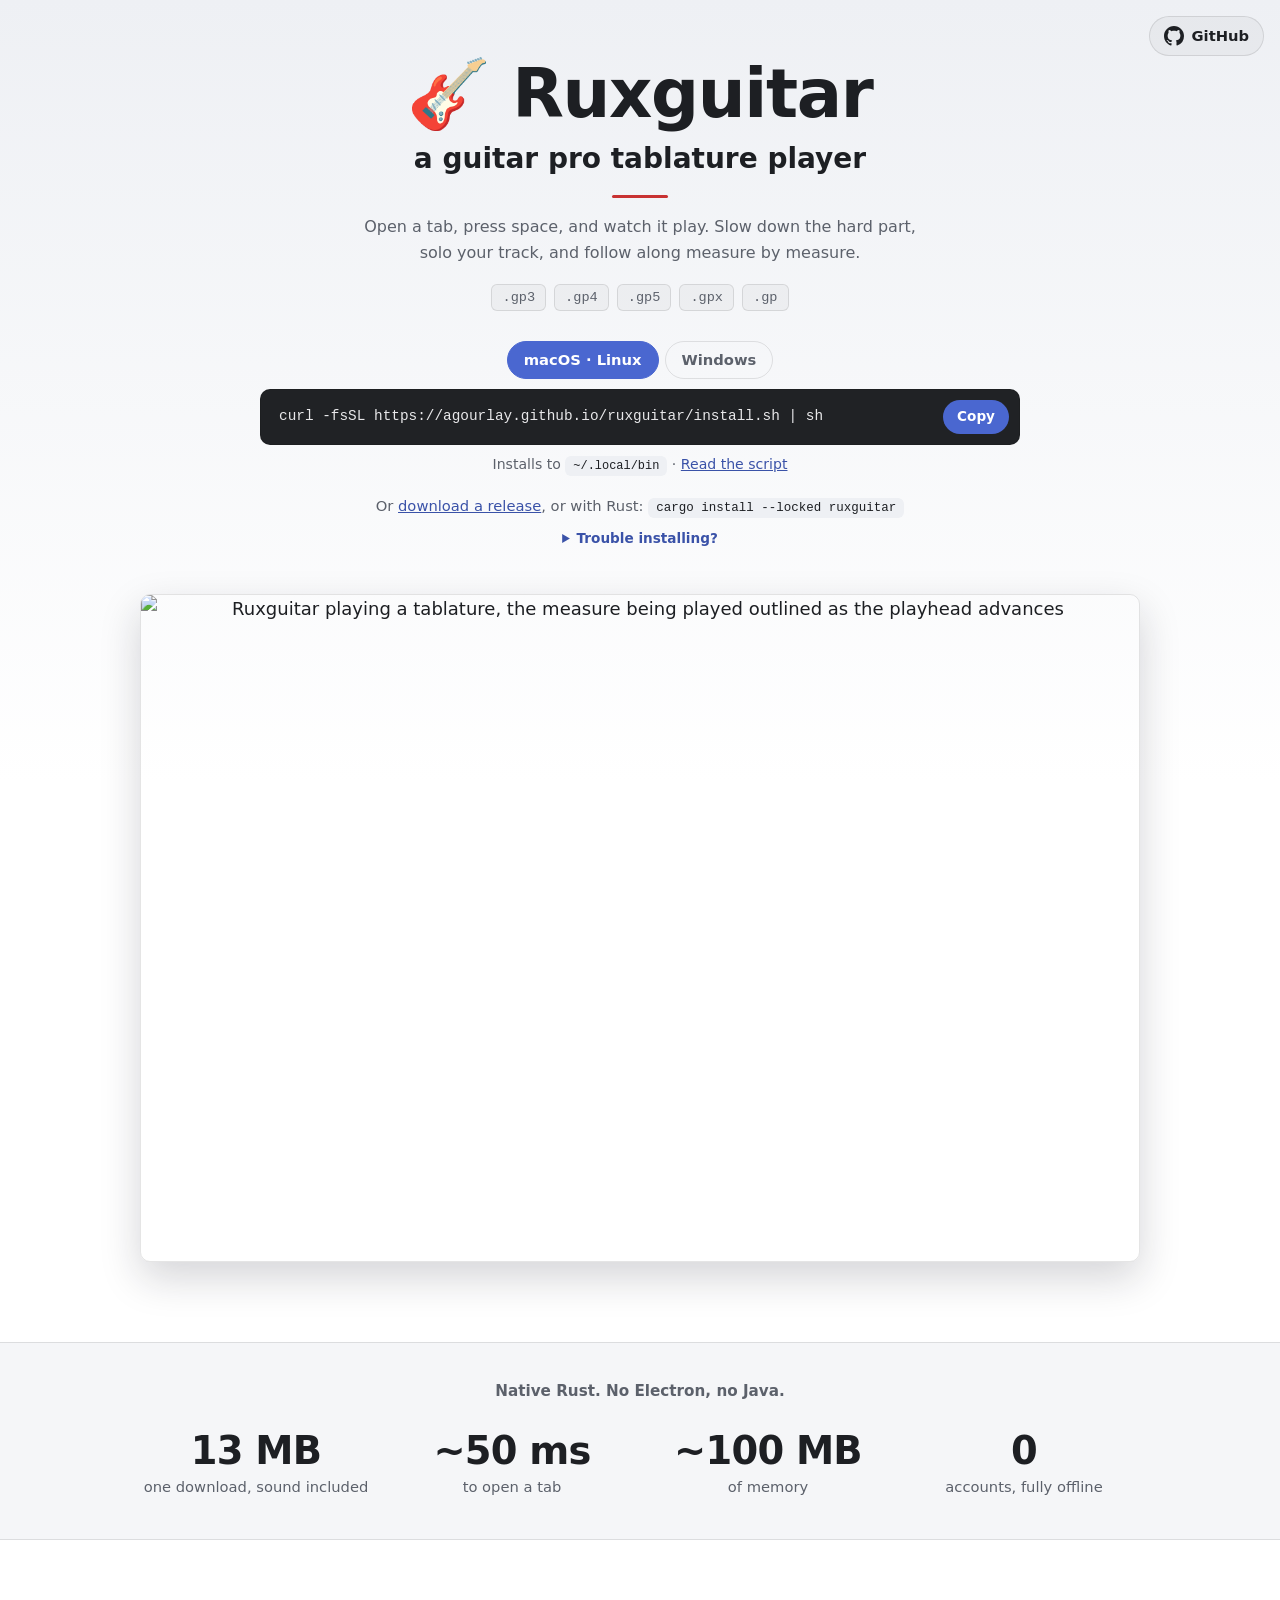
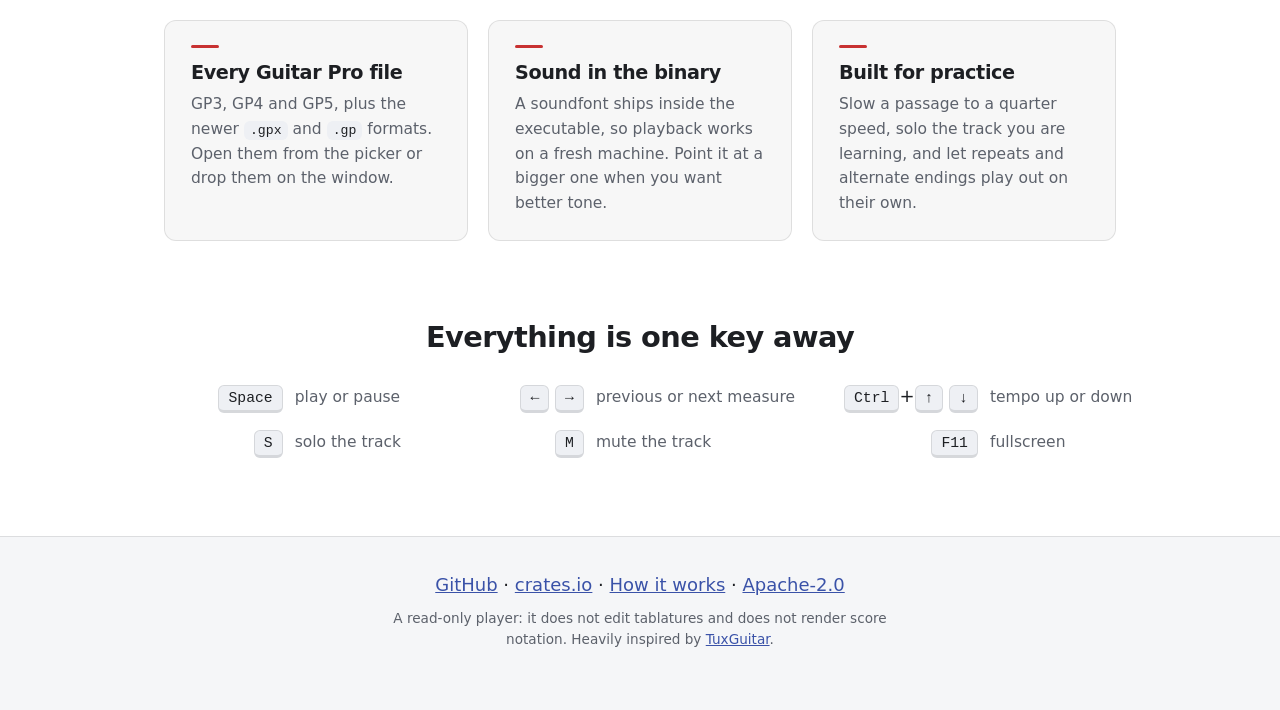
==== site/index.html @ d208208e "tighten the landing page: shorter hero, numbers band, format badges, shortcut grid Co-Authored-By: C" ====
<!DOCTYPE html>
<html lang="en">
<head>
<meta charset="utf-8">
<meta name="viewport" content="width=device-width, initial-scale=1">
<title>Ruxguitar: a guitar pro tablature player</title>
<meta name="description" content="A desktop guitar pro tablature player written in Rust. Opens GP3 through GP7 files, plays them back through an embedded soundfont, and follows along measure by measure.">
<meta property="og:title" content="Ruxguitar: a guitar pro tablature player">
<meta property="og:description" content="A desktop guitar pro tablature player written in Rust. Opens GP3 through GP7 files, plays them back through an embedded soundfont, and follows along measure by measure.">
<meta property="og:type" content="website">
<meta property="og:url" content="https://agourlay.github.io/ruxguitar/">
<meta property="og:image" content="https://agourlay.github.io/ruxguitar/screenshot.png">
<meta name="twitter:card" content="summary_large_image">
<link rel="icon" href="data:image/svg+xml,<svg xmlns='http://www.w3.org/2000/svg' viewBox='0 0 100 100'><text y='.9em' font-size='90'>%F0%9F%8E%B8</text></svg>">
<link rel="stylesheet" href="style.css">
</head>
<body>

<header class="hero">
  <a class="gh" href="https://github.com/agourlay/ruxguitar" aria-label="Ruxguitar on GitHub">
    <svg viewBox="0 0 16 16" width="20" height="20" aria-hidden="true"><path fill="currentColor" d="M8 0C3.58 0 0 3.58 0 8c0 3.54 2.29 6.53 5.47 7.59.4.07.55-.17.55-.38 0-.19-.01-.82-.01-1.49-2.01.37-2.53-.49-2.69-.94-.09-.23-.48-.94-.82-1.13-.28-.15-.68-.52-.01-.53.63-.01 1.08.58 1.23.82.72 1.21 1.87.87 2.33.66.07-.52.28-.87.51-1.07-1.78-.2-3.64-.89-3.64-3.95 0-.87.31-1.59.82-2.15-.08-.2-.36-1.02.08-2.12 0 0 .67-.21 2.2.82.64-.18 1.32-.27 2-.27.68 0 1.36.09 2 .27 1.53-1.04 2.2-.82 2.2-.82.44 1.1.16 1.92.08 2.12.51.56.82 1.27.82 2.15 0 3.07-1.87 3.75-3.65 3.95.29.25.54.73.54 1.48 0 1.07-.01 1.93-.01 2.2 0 .21.15.46.55.38A8.013 8.013 0 0016 8c0-4.42-3.58-8-8-8z"/></svg>
    <span>GitHub</span>
    <span class="stars" hidden>★ <span class="stars-n"></span></span>
  </a>
  <div class="hero-inner">
  <h1>🎸 Ruxguitar
    <span class="genre">a guitar pro tablature player</span></h1>
  <p class="lede">Open a tab, press space, and watch it play. Slow down the
    hard part, solo your track, and follow along measure by measure.</p>
  <ul class="formats" aria-label="Supported files">
    <li>.gp3</li><li>.gp4</li><li>.gp5</li><li>.gpx</li><li>.gp</li>
  </ul>
  <!-- Without script both commands show, each under its own label; with
       it, the labels become tabs and the visitor's own system is picked. -->
  <div class="install" id="install">
    <div class="install-tabs" role="tablist" hidden>
      <button type="button" role="tab" data-os="unix">macOS · Linux</button>
      <button type="button" role="tab" data-os="windows">Windows</button>
    </div>
    <div class="install-cmd" data-os="unix" role="tabpanel">
      <p class="install-label">macOS · Linux</p>
      <div class="install-line">
        <code>curl -fsSL https://agourlay.github.io/ruxguitar/install.sh | sh</code>
        <button type="button" class="copy" hidden>Copy</button>
      </div>
      <p class="install-note">Installs <span class="ver"></span>to <code>~/.local/bin</code> ·
        <a href="install.sh">Read the script</a></p>
    </div>
    <div class="install-cmd" data-os="windows" role="tabpanel">
      <p class="install-label">Windows (PowerShell)</p>
      <div class="install-line">
        <code>irm https://raw.githubusercontent.com/agourlay/ruxguitar/master/site/install.ps1 | iex</code>
        <button type="button" class="copy" hidden>Copy</button>
      </div>
      <p class="install-note">Installs <span class="ver"></span>to <code>%LOCALAPPDATA%\Programs</code> and adds it to your PATH ·
        <a href="install.ps1">Read the script</a></p>
    </div>
  </div>
  <p class="alt">
    Or <a href="https://github.com/agourlay/ruxguitar/releases">download a release</a>,
    or with Rust: <code>cargo install --locked ruxguitar</code>
  </p>
  <details class="trouble">
    <summary>Trouble installing?</summary>
    <dl>
      <dt>Linux</dt>
      <dd>The prebuilt player needs glibc 2.39 or newer (Ubuntu 24.04,
        Debian 13, Fedora 40 or later) and ALSA (<code>libasound2</code>).
        On an older system <code>cargo install</code> builds one that fits,
        with <code>libasound2-dev</code> installed. No sound under PulseAudio
        or PipeWire? Install <code>pulseaudio-alsa</code> or
        <code>pipewire-alsa</code>. File picker not opening? Install the
        <a href="https://wiki.archlinux.org/title/XDG_Desktop_Portal#List_of_backends_and_interfaces">XDG
        Desktop Portal</a> for your desktop.</dd>
      <dt>macOS</dt>
      <dd>The player is not signed, so a copy downloaded in the browser is
        blocked on first launch. Allow it under System Settings, Privacy
        &amp; Security, Open Anyway, or run
        <code>xattr -d com.apple.quarantine ruxguitar</code>.
        The curl command avoids this.</dd>
      <dt>Windows</dt>
      <dd>SmartScreen may warn about a downloaded copy: choose More info,
        then Run anyway. The PowerShell command avoids this. Windows 7 and 8
        stop at <a href="https://github.com/agourlay/ruxguitar/releases/tag/v0.6.3">v0.6.3</a>.</dd>
    </dl>
  </details>
  <img class="shot" src="ruxguitar.gif" width="1150" height="768"
       alt="Ruxguitar playing a tablature, the measure being played outlined as the playhead advances" loading="eager">
  </div>
</header>

<main>

<!-- Measured on the release build with the largest file in test-files, a
     610 KB Guitar Pro 5 tab: window up and tab parsed in about 50 ms each,
     about 117 MB proportional set size. The download is the Linux archive. -->
<section class="stats">
  <p>Native Rust. No Electron, no Java.</p>
  <ul>
    <li><b>13 MB</b> one download, sound included</li>
    <li><b>~50 ms</b> to open a tab</li>
    <li><b>~100 MB</b> of memory</li>
    <li><b>0</b> accounts, fully offline</li>
  </ul>
</section>

<section class="beats">
  <div>
    <h2>Every Guitar Pro file</h2>
    <p>GP3, GP4 and GP5, plus the newer <code>.gpx</code> and <code>.gp</code>
    formats. Open them from the picker or drop them on the window.</p>
  </div>
  <div>
    <h2>Sound in the binary</h2>
    <p>A soundfont ships inside the executable, so playback works on a fresh
    machine. Point it at a bigger one when you want better tone.</p>
  </div>
  <div>
    <h2>Built for practice</h2>
    <p>Slow a passage to a quarter speed, solo the track you are learning,
    and let repeats and alternate endings play out on their own.</p>
  </div>
</section>

<section class="keys">
  <h2>Everything is one key away</h2>
  <dl>
    <div><dt><kbd>Space</kbd></dt><dd>play or pause</dd></div>
    <div><dt><kbd>←</kbd> <kbd>→</kbd></dt><dd>previous or next measure</dd></div>
    <div><dt><kbd>Ctrl</kbd>+<kbd>↑</kbd> <kbd>↓</kbd></dt><dd>tempo up or down</dd></div>
    <div><dt><kbd>S</kbd></dt><dd>solo the track</dd></div>
    <div><dt><kbd>M</kbd></dt><dd>mute the track</dd></div>
    <div><dt><kbd>F11</kbd></dt><dd>fullscreen</dd></div>
  </dl>
</section>

</main>

<footer>
  <p>
    <a href="https://github.com/agourlay/ruxguitar">GitHub</a> ·
    <a href="https://crates.io/crates/ruxguitar">crates.io</a> ·
    <a href="https://agourlay.github.io/ruxguitar-tablature-player/">How it works</a> ·
    <a href="https://github.com/agourlay/ruxguitar/blob/master/LICENSE">Apache-2.0</a>
  </p>
  <p class="fineprint">
    A read-only player: it does not edit tablatures and does not render score
    notation. Heavily inspired by
    <a href="https://github.com/helge17/tuxguitar">TuxGuitar</a>.
  </p>
</footer>

<script>
// Turn the two install commands into tabs, opened on the visitor's system,
// and give each a copy button. Without this the page still shows both.
(function () {
  var box = document.querySelector(".install");
  var tabs = box.querySelectorAll("[role=tab]");
  var panels = box.querySelectorAll(".install-cmd");
  function show(os) {
    tabs.forEach(function (t) { t.setAttribute("aria-selected", t.dataset.os === os); });
    panels.forEach(function (p) { p.hidden = p.dataset.os !== os; });
  }
  tabs.forEach(function (t) { t.onclick = function () { show(t.dataset.os); }; });
  box.querySelector(".install-tabs").hidden = false;
  box.classList.add("tabbed");
  var ua = (navigator.userAgentData && navigator.userAgentData.platform) || navigator.userAgent;
  show(/^win|windows/i.test(ua) ? "windows" : "unix");

  if (!navigator.clipboard) return;
  box.querySelectorAll(".copy").forEach(function (b) {
    b.hidden = false;
    b.onclick = function () {
      navigator.clipboard.writeText(b.previousElementSibling.textContent).then(function () {
        b.textContent = "Copied";
        setTimeout(function () { b.textContent = "Copy"; }, 1600);
      });
    };
  });
})();

// The version the install commands fetch, named in each install note with
// its release date on hover. Silent when GitHub does not answer, like the
// star count below.
fetch("https://api.github.com/repos/agourlay/ruxguitar/releases/latest")
  .then(function (r) { return r.ok ? r.json() : null; })
  .then(function (rel) {
    if (!rel || !rel.tag_name || !rel.published_at) return;
    var when = new Date(rel.published_at).toLocaleDateString("en-GB",
      { day: "numeric", month: "long", year: "numeric" });
    document.querySelectorAll(".install-note .ver").forEach(function (v) {
      v.textContent = rel.tag_name + " ";
      v.title = "Released " + when;
    });
  })
  .catch(function () {});

// The star count, filled in when GitHub answers; the link stands on its
// own when it does not.
fetch("https://api.github.com/repos/agourlay/ruxguitar")
  .then(function (r) { return r.ok ? r.json() : null; })
  .then(function (repo) {
    if (!repo || typeof repo.stargazers_count !== "number") return;
    document.querySelector(".gh .stars-n").textContent = repo.stargazers_count;
    document.querySelector(".gh .stars").hidden = false;
  })
  .catch(function () {});
</script>

</body>
</html>
---- site/style.css ----
/* The application's own dark theme: iced's dark background and blue, and the
   red the playhead is drawn in. Every colour on the page is one of these, so
   the light set below is the whole of light mode. */
:root {
  color-scheme: dark light;
  --bg: #202225;
  --bg-lift: #2b2e33;
  --bg-deep: #191b1d;
  --text: #e8e8ea;
  --text-soft: #9ca0a8;
  --blue: #5e7ce2;
  --blue-dark: #4055a8;
  --link: #8ea3ee;
  --red: #c83232;
  --line: rgba(255, 255, 255, 0.1);
  /* Raised surfaces: the GitHub pill, the troubleshooting card. */
  --card: rgba(255, 255, 255, 0.05);
  --card-hover: rgba(255, 255, 255, 0.1);
  /* The install line is a terminal in both themes. */
  --term: #141517;
  --term-ink: #e8e8ea;
  --shadow: rgba(0, 0, 0, 0.5);
  --wrap: 1000px;
  --sans: ui-sans-serif, system-ui, -apple-system, "Segoe UI", Roboto,
          "Helvetica Neue", Arial, sans-serif;
  --mono: ui-monospace, SFMono-Regular, Menlo, Consolas, monospace;
}

/* The application's light theme, for visitors who asked for one. */
@media (prefers-color-scheme: light) {
  :root {
    --bg: #ffffff;
    --bg-lift: #eef0f4;
    --bg-deep: #f5f6f8;
    --text: #1d1f23;
    --text-soft: #5c616b;
    --blue: #4a67d0;
    --blue-dark: #3a52a8;
    --link: #3a52a8;
    --line: rgba(0, 0, 0, 0.1);
    --card: rgba(0, 0, 0, 0.03);
    --card-hover: rgba(0, 0, 0, 0.06);
    --term: #202225;
    --term-ink: #e8e8ea;
    --shadow: rgba(20, 24, 40, 0.18);
  }
}

* { box-sizing: border-box; }

body {
  margin: 0;
  font-family: var(--sans);
  font-size: 18px;
  line-height: 1.6;
  color: var(--text);
  background: var(--bg);
}

h1, h2 { line-height: 1.15; letter-spacing: -0.02em; }

a { color: var(--link); }

img { display: block; width: 100%; height: auto; }

/* ---- hero ---- */

.hero {
  position: relative;
  padding: 56px 24px 0;
  text-align: center;
  background: linear-gradient(180deg, var(--bg-lift) 0%, var(--bg) 62%);
}

/* The GitHub link, pinned to the corner. */
.gh {
  position: absolute;
  top: 16px;
  right: 16px;
  display: inline-flex;
  align-items: center;
  gap: 8px;
  padding: 7px 14px;
  border-radius: 999px;
  border: 1px solid var(--line);
  background: var(--card);
  color: var(--text);
  font-size: 0.92rem;
  font-weight: 700;
  text-decoration: none;
}

.gh:hover { background: var(--card-hover); }
.gh .stars { padding-left: 8px; border-left: 1px solid var(--line); color: var(--text-soft); }
.gh .stars[hidden] { display: none; }

.hero-inner { max-width: var(--wrap); margin: 0 auto; }

/* The name and what it is are the headline: a reader who takes in one line
   of this page should come away knowing both. */
.hero h1 {
  margin: 0 0 16px;
  font-size: clamp(2.5rem, 6.6vw, 4.2rem);
  font-weight: 800;
}

.hero h1 .genre {
  display: block;
  margin-top: 10px;
  font-size: clamp(1.2rem, 3.2vw, 1.75rem);
  font-weight: 700;
  letter-spacing: 0;
}

/* A short red rule under the headline: the colour the app draws its
   playhead in, repeated above each card title and nowhere else. */
.hero h1::after {
  content: "";
  display: block;
  width: 56px;
  height: 3px;
  margin: 20px auto 0;
  border-radius: 2px;
  background: var(--red);
}

.lede {
  margin: 0 auto 18px;
  max-width: 56ch;
  font-size: 1rem;
  color: var(--text-soft);
}

/* What it opens, as the extensions a visitor has on disk. */
.formats {
  display: flex;
  flex-wrap: wrap;
  justify-content: center;
  gap: 8px;
  margin: 0 0 30px;
  padding: 0;
  list-style: none;
}

.formats li {
  padding: 2px 10px;
  border-radius: 6px;
  border: 1px solid var(--line);
  background: var(--card);
  font-family: var(--mono);
  font-size: 0.85rem;
  color: var(--text-soft);
}

/* The capture is a screenshot of a window; a thin frame keeps its own dark
   chrome from bleeding into the page behind it. */
.shot {
  max-width: 1150px;
  margin: 0 auto;
  border-radius: 10px;
  border: 1px solid var(--line);
  box-shadow: 0 16px 40px var(--shadow);
}

/* ---- install, in the hero ---- */

.install {
  max-width: 760px;
  margin: 0 auto 18px;
  text-align: left;
}

.install-tabs { display: flex; justify-content: center; gap: 6px; margin-bottom: 10px; }
.install-tabs[hidden] { display: none; }

.install-tabs button {
  font: inherit;
  font-size: 0.92rem;
  font-weight: 700;
  padding: 6px 16px;
  border: 1px solid var(--line);
  border-radius: 999px;
  background: transparent;
  color: var(--text-soft);
  cursor: pointer;
}

.install-tabs button[aria-selected="true"] {
  color: #fff;
  background: var(--blue);
  border-color: var(--blue);
}

.install-cmd + .install-cmd { margin-top: 22px; }
.install-cmd[hidden] { display: none; }
.install.tabbed .install-cmd + .install-cmd { margin-top: 0; }
/* The tab already names the system. */
.install.tabbed .install-label { display: none; }

.install-label { margin: 0 0 6px; font-weight: 700; font-size: 0.95rem; }

/* A terminal line: dark, one row, scrolling sideways on a narrow screen
   rather than wrapping a command someone is about to paste. */
.install-line {
  display: flex;
  align-items: center;
  gap: 10px;
  padding: 10px 10px 10px 18px;
  border-radius: 10px;
  border: 1px solid var(--line);
  background: var(--term);
}

.install-line code {
  flex: 1;
  min-width: 0;
  overflow-x: auto;
  white-space: nowrap;
  padding: 4px 0;
  background: none;
  color: var(--term-ink);
  font-size: 0.9rem;
}

.install-line .copy {
  flex: none;
  font: inherit;
  font-size: 0.85rem;
  font-weight: 700;
  padding: 6px 14px;
  border: 0;
  border-radius: 999px;
  background: var(--blue);
  color: #fff;
  cursor: pointer;
}

.install-line .copy:hover { background: var(--blue-dark); }
.install-line .copy[hidden] { display: none; }

.install-note {
  margin: 8px 0 0;
  text-align: center;
  font-size: 0.88rem;
  color: var(--text-soft);
}

.install-note code { font-size: 0.85em; }

.alt {
  margin: 0 0 10px;
  font-size: 0.92rem;
  color: var(--text-soft);
}

.alt code { font-size: 0.85em; white-space: nowrap; }

/* Closed by default: most visitors never need it, and the capture below
   should stay near the top. */
.trouble {
  max-width: 640px;
  margin: 0 auto 44px;
  font-size: 0.9rem;
  color: var(--text-soft);
}

.trouble summary {
  cursor: pointer;
  font-size: 0.85rem;
  font-weight: 600;
  color: var(--link);
}

.trouble dl {
  margin: 14px 0 0;
  padding: 16px 20px;
  text-align: left;
  border-radius: 10px;
  background: var(--card);
  border: 1px solid var(--line);
}

.trouble dt { font-weight: 700; color: var(--text); }
.trouble dd { margin: 2px 0 12px; }
.trouble dd:last-child { margin-bottom: 0; }
.trouble code { font-size: 0.85em; }

/* ---- sections ---- */

/* Top padding only, so the gap between two sections is one padding, not
   two; the last one closes the page. */
main > section {
  max-width: var(--wrap);
  margin: 0 auto;
  padding: 80px 24px 0;
}

main > section:last-child { padding-bottom: 80px; }

main h2 {
  font-size: clamp(1.4rem, 3vw, 1.8rem);
  margin: 0 0 12px;
}

/* ---- numbers ---- */

/* A band across the whole page, like a spec sheet: the numbers in the text
   colour, so the only blue in view stays the install button above. */
main > section.stats {
  max-width: none;
  margin-top: 80px;
  padding: 36px 24px 40px;
  background: var(--bg-deep);
  border-top: 1px solid var(--line);
  border-bottom: 1px solid var(--line);
}

.stats > p {
  margin: 0 0 24px;
  text-align: center;
  font-size: 0.95rem;
  font-weight: 700;
  color: var(--text-soft);
}

.stats ul {
  display: grid;
  grid-template-columns: repeat(auto-fit, minmax(150px, 1fr));
  gap: 24px;
  max-width: var(--wrap);
  margin: 0 auto;
  padding: 0;
  list-style: none;
  text-align: center;
}

.stats li { font-size: 0.92rem; color: var(--text-soft); }

.stats b {
  display: block;
  font-size: clamp(1.9rem, 4.2vw, 2.4rem);
  font-weight: 800;
  line-height: 1.25;
  letter-spacing: -0.02em;
  color: var(--text);
}

/* ---- three beats ---- */

.beats {
  display: grid;
  grid-template-columns: repeat(auto-fit, minmax(240px, 1fr));
  gap: 20px;
}

.beats > div {
  padding: 24px 26px;
  border-radius: 12px;
  background: var(--card);
  border: 1px solid var(--line);
}

.beats h2 { font-size: 1.2rem; margin-bottom: 8px; }

.beats h2::before {
  content: "";
  display: block;
  width: 28px;
  height: 3px;
  margin-bottom: 14px;
  border-radius: 2px;
  background: var(--red);
}
.beats p { margin: 0; font-size: 0.97rem; color: var(--text-soft); }
.beats code { font-size: 0.85em; padding: 2px 6px; }

/* ---- shortcuts ---- */

.keys { text-align: center; }

/* A cheat sheet: three columns of two, keys right-aligned against their
   meaning, so no shortcut is left alone on a line. */
.keys dl {
  display: grid;
  grid-template-columns: repeat(3, auto);
  justify-content: center;
  gap: 16px 48px;
  margin: 28px 0 0;
}

.keys dl > div {
  display: grid;
  grid-template-columns: 7.5em auto;
  align-items: baseline;
  gap: 12px;
  text-align: left;
}

.keys dt { text-align: right; white-space: nowrap; }
.keys dd { white-space: nowrap; }

@media (max-width: 820px) {
  .keys dl { grid-template-columns: auto; }
}

.keys dt { font-weight: 400; }

.keys dd { margin: 0; color: var(--text-soft); font-size: 0.97rem; }

kbd {
  font-family: var(--mono);
  font-size: 0.82em;
  padding: 4px 9px;
  border-radius: 6px;
  background: var(--bg-lift);
  border: 1px solid var(--line);
  border-bottom-width: 3px;
  color: var(--text);
}

code {
  font-family: var(--mono);
  font-size: 0.9em;
  padding: 3px 8px;
  border-radius: 6px;
  background: var(--bg-lift);
  color: var(--text);
}

/* ---- footer ---- */

footer {
  padding: 34px 24px 52px;
  text-align: center;
  background: var(--bg-deep);
  border-top: 1px solid var(--line);
}

footer p { margin: 0 auto 8px; max-width: 58ch; }

.fineprint { font-size: 0.85rem; color: var(--text-soft); }

@media (max-width: 720px) {
  /* Room above the title for the GitHub link, which would sit on it. */
  .hero { padding-top: 72px; }
  .gh { top: 14px; right: 14px; }
  main > section { padding: 56px 20px 0; }
  main > section:last-child { padding-bottom: 56px; }
}
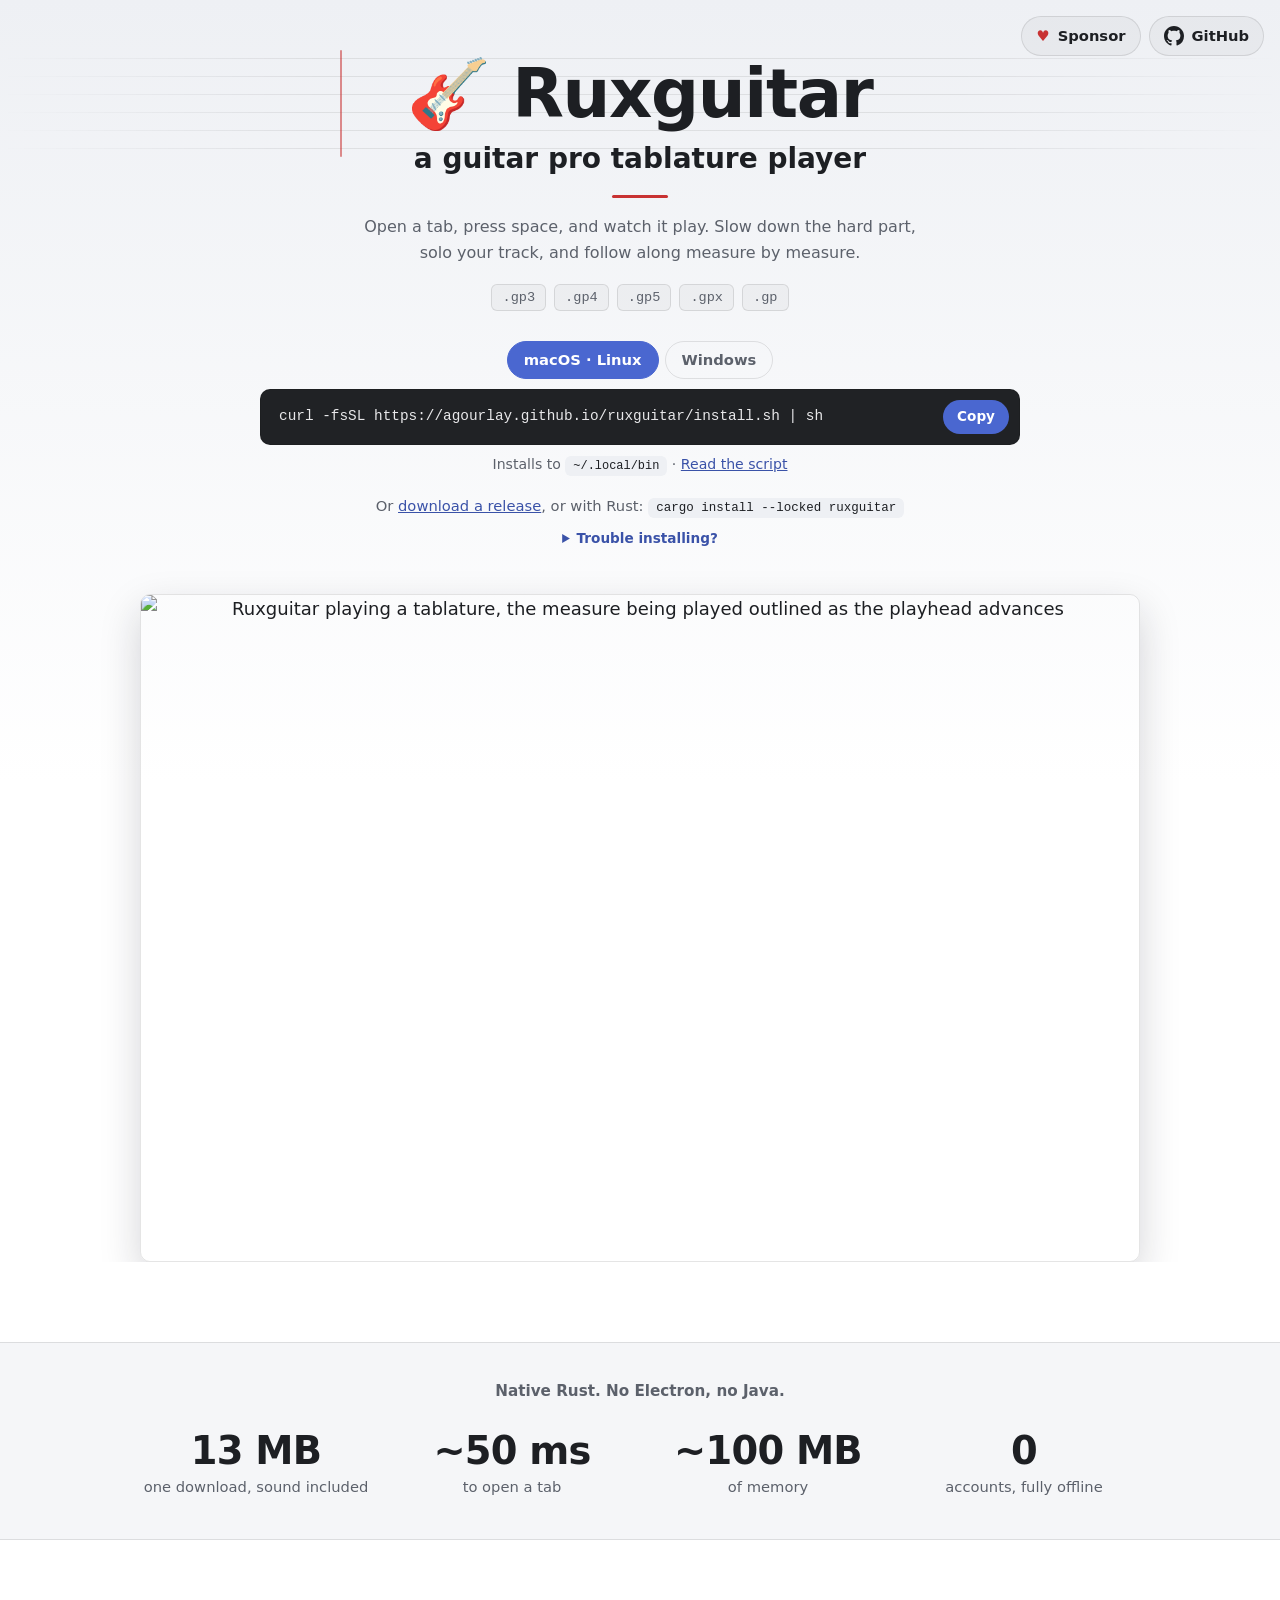
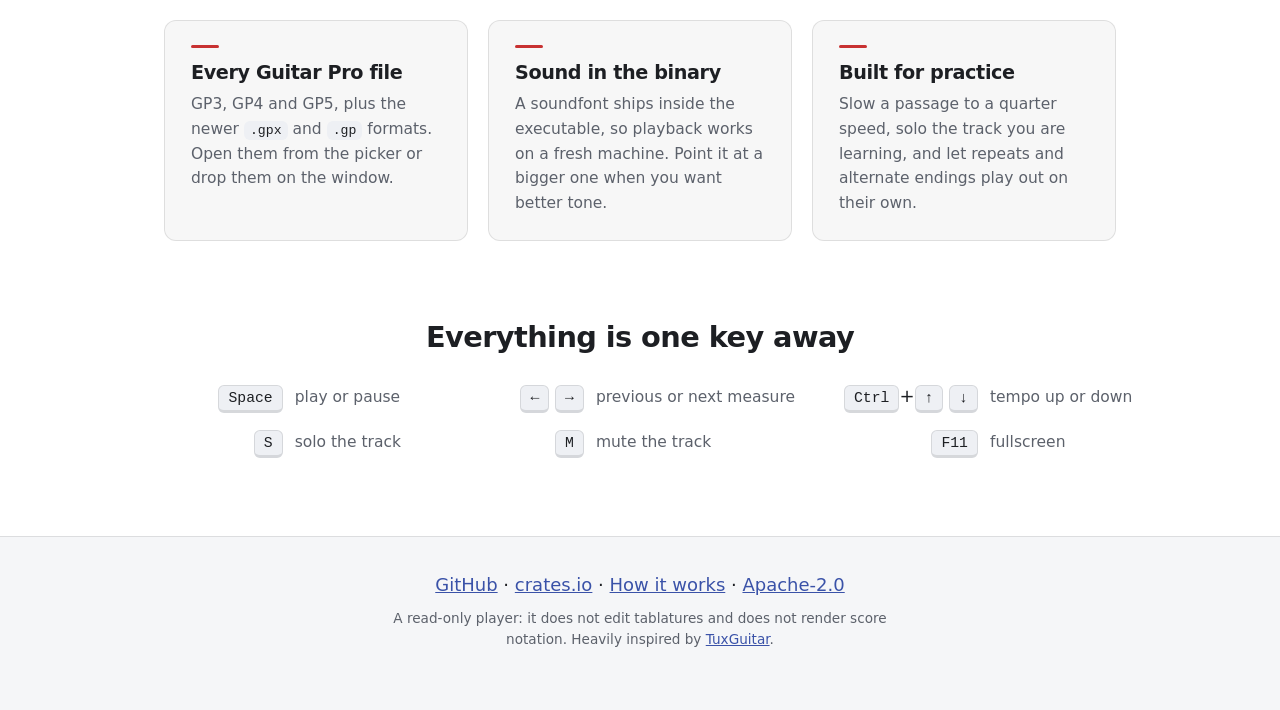
==== commit 81e63711: "draw a tab staff behind the landing page title, and add a sponsor link Co-Authored-By: Claude Opus 5" ====
--- a/site/index.html
+++ b/site/index.html
@@ -17,11 +17,17 @@
 <body>
 
 <header class="hero">
-  <a class="gh" href="https://github.com/agourlay/ruxguitar" aria-label="Ruxguitar on GitHub">
+  <nav class="top">
+  <a class="pill sponsor" href="https://github.com/sponsors/agourlay">
+    <span class="heart" aria-hidden="true">♥</span>
+    <span>Sponsor</span>
+  </a>
+  <a class="pill gh" href="https://github.com/agourlay/ruxguitar" aria-label="Ruxguitar on GitHub">
     <svg viewBox="0 0 16 16" width="20" height="20" aria-hidden="true"><path fill="currentColor" d="M8 0C3.58 0 0 3.58 0 8c0 3.54 2.29 6.53 5.47 7.59.4.07.55-.17.55-.38 0-.19-.01-.82-.01-1.49-2.01.37-2.53-.49-2.69-.94-.09-.23-.48-.94-.82-1.13-.28-.15-.68-.52-.01-.53.63-.01 1.08.58 1.23.82.72 1.21 1.87.87 2.33.66.07-.52.28-.87.51-1.07-1.78-.2-3.64-.89-3.64-3.95 0-.87.31-1.59.82-2.15-.08-.2-.36-1.02.08-2.12 0 0 .67-.21 2.2.82.64-.18 1.32-.27 2-.27.68 0 1.36.09 2 .27 1.53-1.04 2.2-.82 2.2-.82.44 1.1.16 1.92.08 2.12.51.56.82 1.27.82 2.15 0 3.07-1.87 3.75-3.65 3.95.29.25.54.73.54 1.48 0 1.07-.01 1.93-.01 2.2 0 .21.15.46.55.38A8.013 8.013 0 0016 8c0-4.42-3.58-8-8-8z"/></svg>
     <span>GitHub</span>
     <span class="stars" hidden>★ <span class="stars-n"></span></span>
   </a>
+  </nav>
   <div class="hero-inner">
   <h1>🎸 Ruxguitar
     <span class="genre">a guitar pro tablature player</span></h1>
--- a/site/style.css
+++ b/site/style.css
@@ -13,6 +13,7 @@
   --link: #8ea3ee;
   --red: #c83232;
   --line: rgba(255, 255, 255, 0.1);
+  --staff: rgba(255, 255, 255, 0.07);
   /* Raised surfaces: the GitHub pill, the troubleshooting card. */
   --card: rgba(255, 255, 255, 0.05);
   --card-hover: rgba(255, 255, 255, 0.1);
@@ -38,6 +39,7 @@
     --blue-dark: #3a52a8;
     --link: #3a52a8;
     --line: rgba(0, 0, 0, 0.1);
+    --staff: rgba(0, 0, 0, 0.08);
     --card: rgba(0, 0, 0, 0.03);
     --card-hover: rgba(0, 0, 0, 0.06);
     --term: #202225;
@@ -70,13 +72,54 @@
   padding: 56px 24px 0;
   text-align: center;
   background: linear-gradient(180deg, var(--bg-lift) 0%, var(--bg) 62%);
-}
-
-/* The GitHub link, pinned to the corner. */
-.gh {
+  overflow: hidden;
+}
+
+/* A tab staff behind the headline: six string lines fading out at both
+   ends, crossed by the red playhead the app draws. Decoration only, so it
+   sits under everything and takes no clicks. */
+.hero::before,
+.hero::after {
+  content: "";
   position: absolute;
+  top: 58px;
+  height: 91px;
+  pointer-events: none;
+}
+
+.hero::before {
+  left: 0;
+  right: 0;
+  background: repeating-linear-gradient(180deg,
+    var(--staff) 0 1px, transparent 1px 18px);
+  -webkit-mask-image: linear-gradient(90deg, transparent, #000 25%, #000 75%, transparent);
+  mask-image: linear-gradient(90deg, transparent, #000 25%, #000 75%, transparent);
+}
+
+.hero::after {
+  left: calc(50% - 300px);
+  width: 2px;
+  top: 50px;
+  height: 107px;
+  border-radius: 1px;
+  background: var(--red);
+  opacity: 0.55;
+}
+
+.hero-inner { position: relative; }
+
+/* The links pinned to the corner: sponsoring, and the repository with its
+   star count. */
+.top {
+  position: absolute;
+  z-index: 1;
   top: 16px;
   right: 16px;
+  display: flex;
+  gap: 8px;
+}
+
+.pill {
   display: inline-flex;
   align-items: center;
   gap: 8px;
@@ -90,7 +133,8 @@
   text-decoration: none;
 }
 
-.gh:hover { background: var(--card-hover); }
+.pill:hover { background: var(--card-hover); }
+.sponsor .heart { color: var(--red); }
 .gh .stars { padding-left: 8px; border-left: 1px solid var(--line); color: var(--text-soft); }
 .gh .stars[hidden] { display: none; }
 
@@ -441,9 +485,13 @@
 .fineprint { font-size: 0.85rem; color: var(--text-soft); }
 
 @media (max-width: 720px) {
-  /* Room above the title for the GitHub link, which would sit on it. */
+  /* Room above the title for the corner links, which would sit on it. The
+     staff moves down with the title, and the playhead with the narrower
+     headline. */
   .hero { padding-top: 72px; }
-  .gh { top: 14px; right: 14px; }
+  .top { top: 14px; right: 14px; }
+  .hero::before { top: 74px; height: 61px; background-size: 100% 12px; }
+  .hero::after { top: 68px; height: 73px; left: 12%; }
   main > section { padding: 56px 20px 0; }
   main > section:last-child { padding-bottom: 56px; }
 }
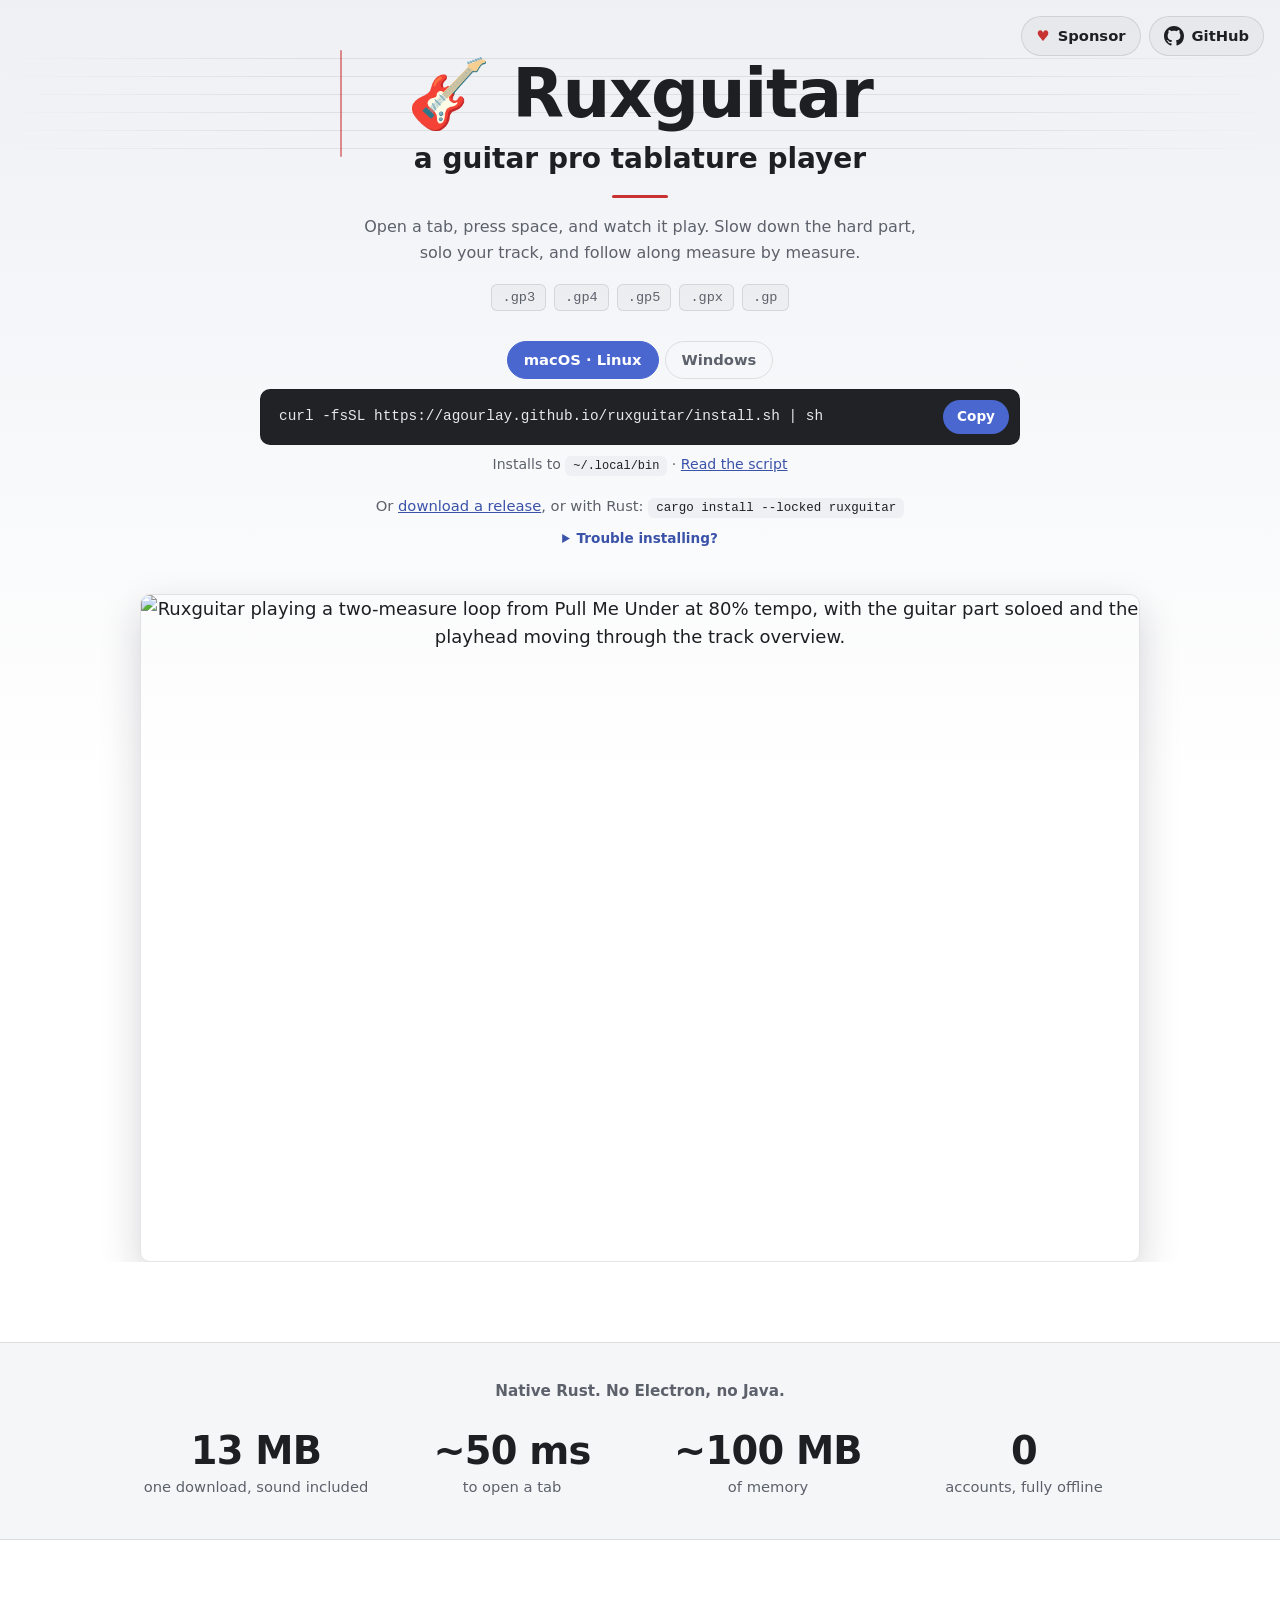
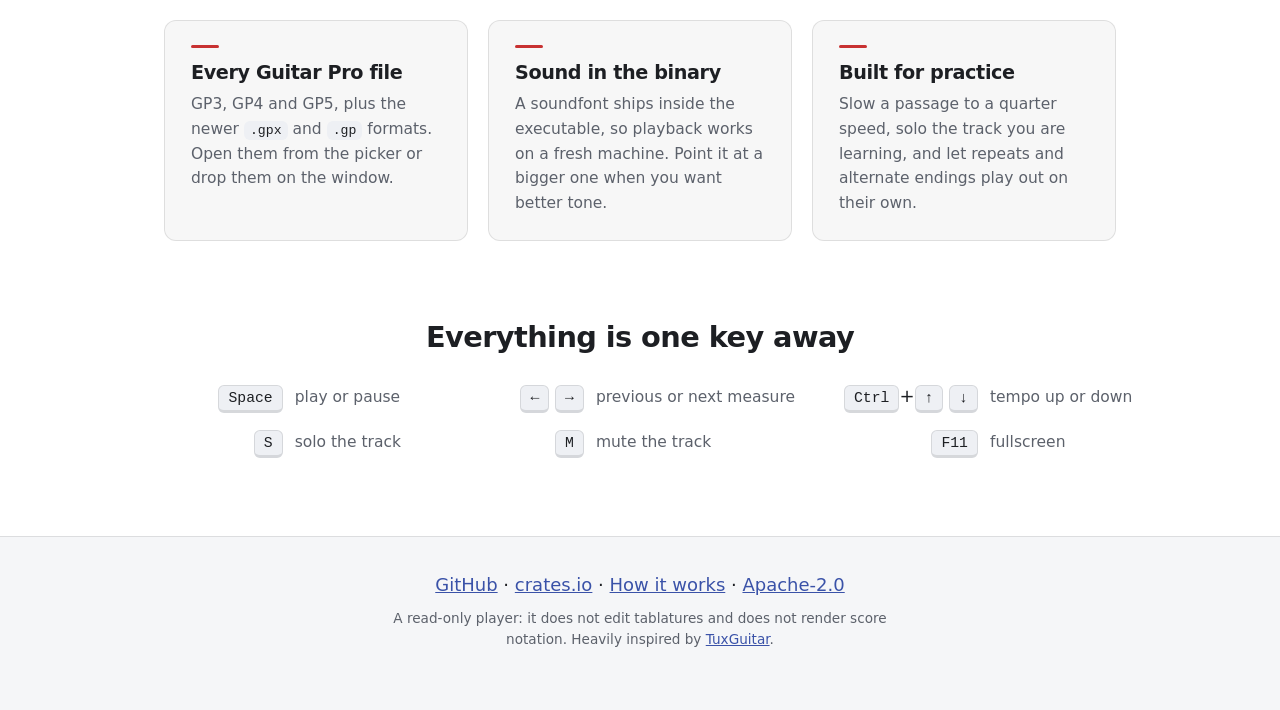
==== commit d532fbdb: "show the multitrack practice loop in the demo" ====
--- a/site/index.html
+++ b/site/index.html
@@ -9,7 +9,10 @@
 <meta property="og:description" content="A desktop guitar pro tablature player written in Rust. Opens GP3 through GP7 files, plays them back through an embedded soundfont, and follows along measure by measure.">
 <meta property="og:type" content="website">
 <meta property="og:url" content="https://agourlay.github.io/ruxguitar/">
-<meta property="og:image" content="https://agourlay.github.io/ruxguitar/screenshot.png">
+<meta property="og:image" content="https://agourlay.github.io/ruxguitar/social.png">
+<meta property="og:image:width" content="1200">
+<meta property="og:image:height" content="630">
+<meta property="og:image:alt" content="Ruxguitar, a guitar pro tablature player, next to the app playing a tab">
 <meta name="twitter:card" content="summary_large_image">
 <link rel="icon" href="data:image/svg+xml,<svg xmlns='http://www.w3.org/2000/svg' viewBox='0 0 100 100'><text y='.9em' font-size='90'>%F0%9F%8E%B8</text></svg>">
 <link rel="stylesheet" href="style.css">
@@ -91,7 +94,7 @@
     </dl>
   </details>
   <img class="shot" src="ruxguitar.gif" width="1150" height="768"
-       alt="Ruxguitar playing a tablature, the measure being played outlined as the playhead advances" loading="eager">
+       alt="Ruxguitar playing a two-measure loop from Pull Me Under at 80% tempo, with the guitar part soloed and the playhead moving through the track overview." loading="eager">
   </div>
 </header>
 
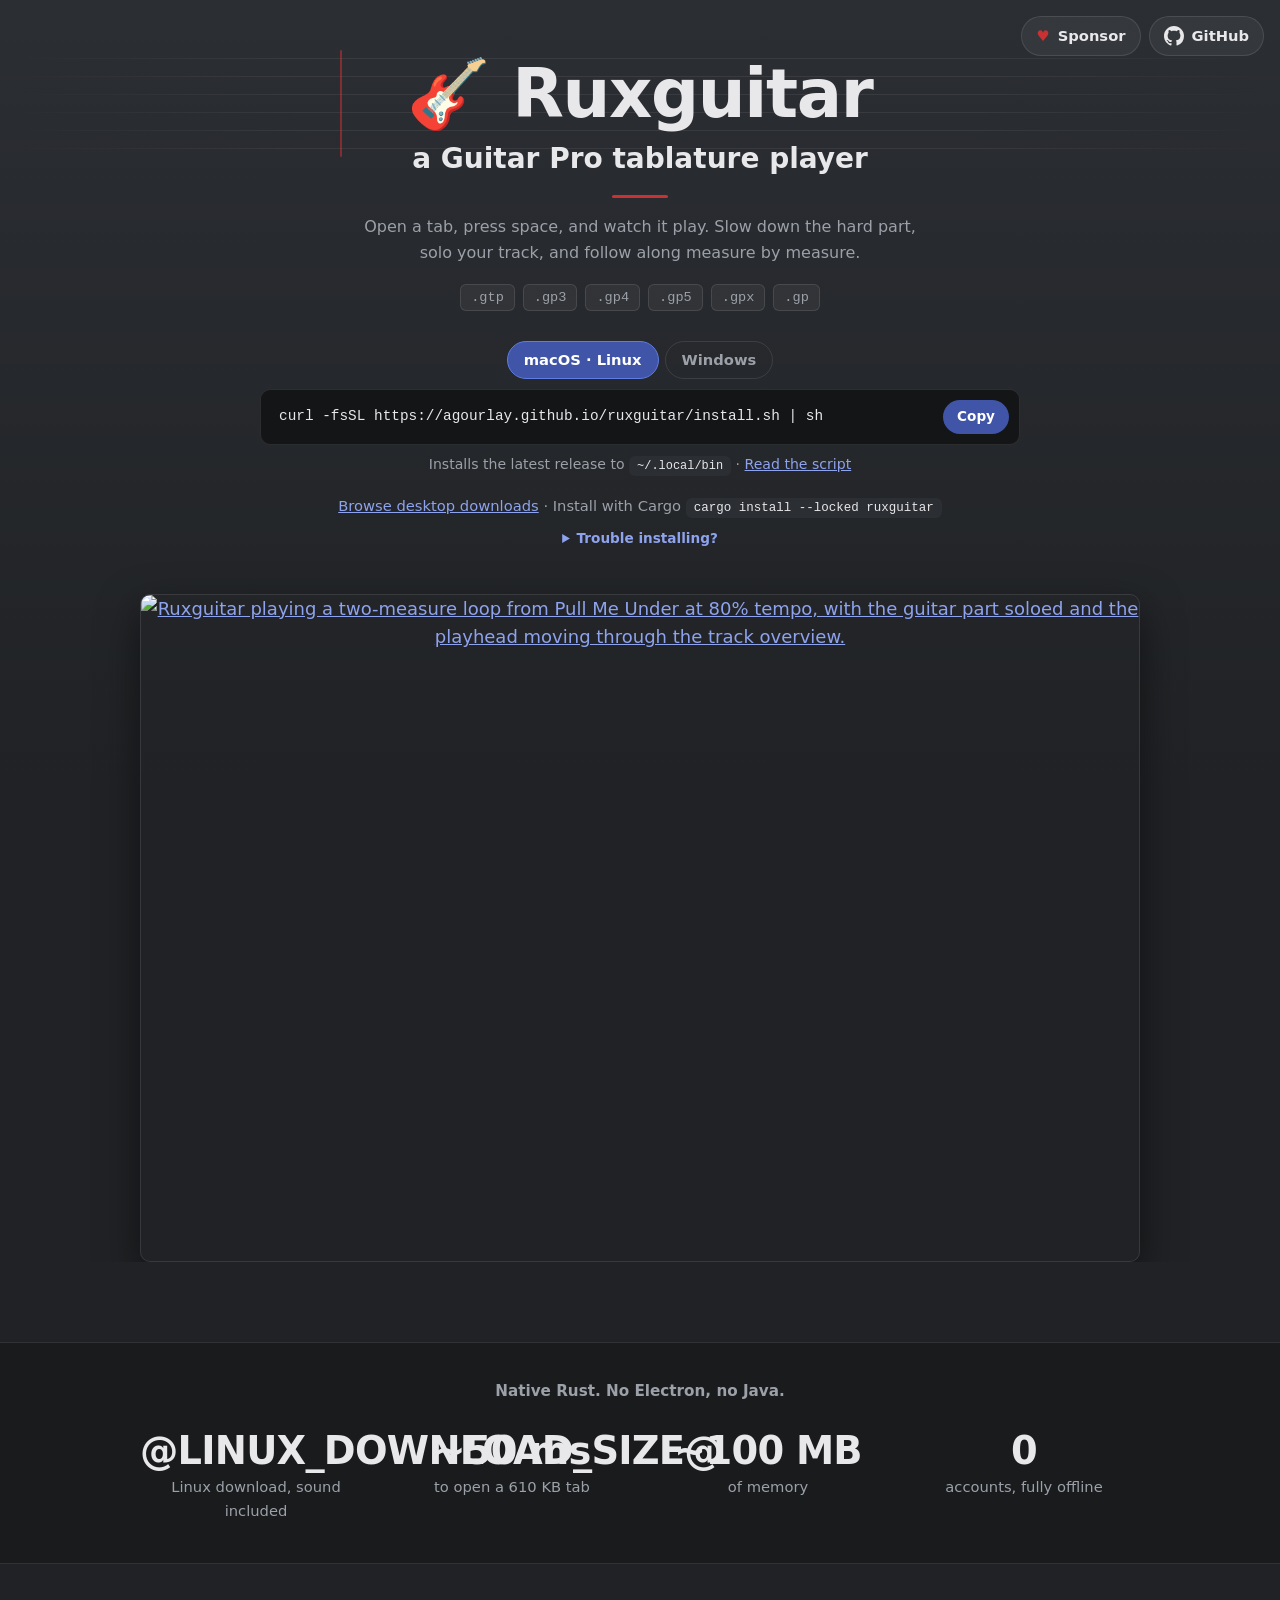
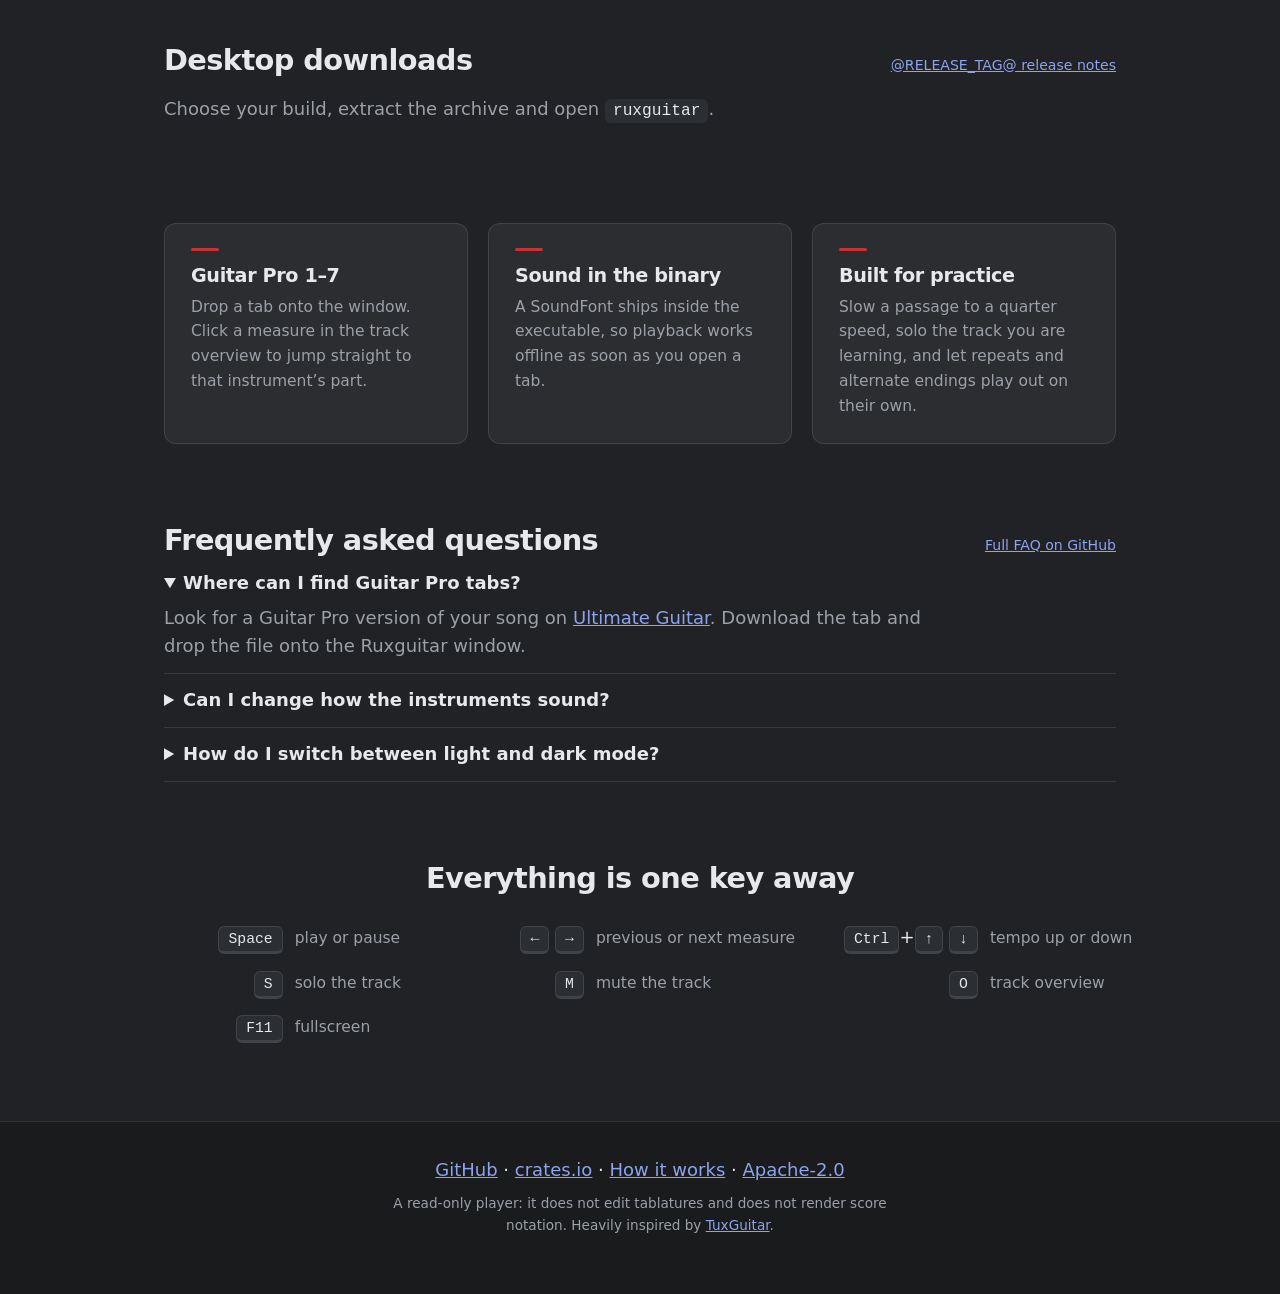
==== commit 529aecec: "show release downloads and common questions on the landing page Build the five desktop download link" ====
--- a/site/index.html
+++ b/site/index.html
@@ -3,10 +3,10 @@
 <head>
 <meta charset="utf-8">
 <meta name="viewport" content="width=device-width, initial-scale=1">
-<title>Ruxguitar: a guitar pro tablature player</title>
-<meta name="description" content="A desktop guitar pro tablature player written in Rust. Opens GP3 through GP7 files, plays them back through an embedded soundfont, and follows along measure by measure.">
-<meta property="og:title" content="Ruxguitar: a guitar pro tablature player">
-<meta property="og:description" content="A desktop guitar pro tablature player written in Rust. Opens GP3 through GP7 files, plays them back through an embedded soundfont, and follows along measure by measure.">
+<title>Ruxguitar · Guitar Pro tablature player</title>
+<meta name="description" content="Play Guitar Pro 1–7 tabs offline on Windows, macOS and Linux. Loop measures, solo a track and set your own tempo.">
+<meta property="og:title" content="Ruxguitar · Guitar Pro tablature player">
+<meta property="og:description" content="Play Guitar Pro 1–7 tabs offline on Windows, macOS and Linux. Loop measures, solo a track and set your own tempo.">
 <meta property="og:type" content="website">
 <meta property="og:url" content="https://agourlay.github.io/ruxguitar/">
 <meta property="og:image" content="https://agourlay.github.io/ruxguitar/social.png">
@@ -33,11 +33,11 @@
   </nav>
   <div class="hero-inner">
   <h1>🎸 Ruxguitar
-    <span class="genre">a guitar pro tablature player</span></h1>
+    <span class="genre">a Guitar Pro tablature player</span></h1>
   <p class="lede">Open a tab, press space, and watch it play. Slow down the
     hard part, solo your track, and follow along measure by measure.</p>
   <ul class="formats" aria-label="Supported files">
-    <li>.gp3</li><li>.gp4</li><li>.gp5</li><li>.gpx</li><li>.gp</li>
+    <li>.gtp</li><li>.gp3</li><li>.gp4</li><li>.gp5</li><li>.gpx</li><li>.gp</li>
   </ul>
   <!-- Without script both commands show, each under its own label; with
        it, the labels become tabs and the visitor's own system is picked. -->
@@ -52,7 +52,7 @@
         <code>curl -fsSL https://agourlay.github.io/ruxguitar/install.sh | sh</code>
         <button type="button" class="copy" hidden>Copy</button>
       </div>
-      <p class="install-note">Installs <span class="ver"></span>to <code>~/.local/bin</code> ·
+      <p class="install-note">Installs the latest release to <code>~/.local/bin</code> ·
         <a href="install.sh">Read the script</a></p>
     </div>
     <div class="install-cmd" data-os="windows" role="tabpanel">
@@ -61,13 +61,12 @@
         <code>irm https://raw.githubusercontent.com/agourlay/ruxguitar/master/site/install.ps1 | iex</code>
         <button type="button" class="copy" hidden>Copy</button>
       </div>
-      <p class="install-note">Installs <span class="ver"></span>to <code>%LOCALAPPDATA%\Programs</code> and adds it to your PATH ·
+      <p class="install-note">Installs the latest release to <code>%LOCALAPPDATA%\Programs\ruxguitar</code> and adds it to your PATH ·
         <a href="install.ps1">Read the script</a></p>
     </div>
   </div>
   <p class="alt">
-    Or <a href="https://github.com/agourlay/ruxguitar/releases">download a release</a>,
-    or with Rust: <code>cargo install --locked ruxguitar</code>
+    <a href="#downloads">Browse desktop downloads</a> · Install with Cargo <code id="cargo">cargo install --locked ruxguitar</code>
   </p>
   <details class="trouble">
     <summary>Trouble installing?</summary>
@@ -93,8 +92,13 @@
         stop at <a href="https://github.com/agourlay/ruxguitar/releases/tag/v0.6.3">v0.6.3</a>.</dd>
     </dl>
   </details>
-  <img class="shot" src="ruxguitar.gif" width="1150" height="768"
+  <a class="capture" href="ruxguitar.gif" aria-label="View the full-size playback recording">
+    <picture>
+      <source media="(prefers-reduced-motion: reduce)" srcset="screenshot.png">
+      <img class="shot" src="ruxguitar.gif" width="1150" height="768"
        alt="Ruxguitar playing a two-measure loop from Pull Me Under at 80% tempo, with the guitar part soloed and the playhead moving through the track overview." loading="eager">
+    </picture>
+  </a>
   </div>
 </header>
 
@@ -103,32 +107,64 @@
 <!-- Measured on the release build with the largest file in test-files, a
      610 KB Guitar Pro 5 tab: window up and tab parsed in about 50 ms each,
      about 117 MB proportional set size. The download is the Linux archive. -->
-<section class="stats">
-  <p>Native Rust. No Electron, no Java.</p>
+<section class="stats" aria-labelledby="stats-title">
+  <p id="stats-title">Native Rust. No Electron, no Java.</p>
   <ul>
-    <li><b>13 MB</b> one download, sound included</li>
-    <li><b>~50 ms</b> to open a tab</li>
+    <li><b>@LINUX_DOWNLOAD_SIZE@</b> Linux download, sound included</li>
+    <li><b>~50 ms</b> to open a 610 KB tab</li>
     <li><b>~100 MB</b> of memory</li>
     <li><b>0</b> accounts, fully offline</li>
   </ul>
 </section>
 
+<section class="downloads" id="downloads" aria-labelledby="download-title">
+  <div class="section-heading">
+    <h2 id="download-title">Desktop downloads</h2>
+    <a href="@RELEASE_URL@">@RELEASE_TAG@ release notes</a>
+  </div>
+  <p>Choose your build, extract the archive and open <code>ruxguitar</code>.</p>
+  <div class="platforms">
+    <!-- RELEASE_ARCHIVES -->
+  </div>
+</section>
+
 <section class="beats">
   <div>
-    <h2>Every Guitar Pro file</h2>
-    <p>GP3, GP4 and GP5, plus the newer <code>.gpx</code> and <code>.gp</code>
-    formats. Open them from the picker or drop them on the window.</p>
+    <h2>Guitar Pro 1–7</h2>
+    <p>Drop a tab onto the window. Click a measure in the track overview to jump straight to that instrument’s part.</p>
   </div>
   <div>
     <h2>Sound in the binary</h2>
-    <p>A soundfont ships inside the executable, so playback works on a fresh
-    machine. Point it at a bigger one when you want better tone.</p>
+    <p>A SoundFont ships inside the executable, so playback works offline
+    as soon as you open a tab.</p>
   </div>
   <div>
     <h2>Built for practice</h2>
     <p>Slow a passage to a quarter speed, solo the track you are learning,
     and let repeats and alternate endings play out on their own.</p>
   </div>
+</section>
+
+<section class="faq" id="faq" aria-labelledby="faq-title">
+  <div class="section-heading">
+    <h2 id="faq-title">Frequently asked questions</h2>
+    <a href="https://github.com/agourlay/ruxguitar/blob/master/README.md#faq">Full FAQ on GitHub</a>
+  </div>
+  <details open>
+    <summary>Where can I find Guitar Pro tabs?</summary>
+    <p>Look for a Guitar Pro version of your song on <a href="https://www.ultimate-guitar.com/">Ultimate Guitar</a>.
+      Download the tab and drop the file onto the Ruxguitar window.</p>
+  </details>
+  <details>
+    <summary>Can I change how the instruments sound?</summary>
+    <p>Yes. Start Ruxguitar with <code>--sound-font-file</code> and the path to your preferred SF2 file.
+      For example, if FluidR3_GM.sf2 is in your current folder, run <code>ruxguitar --sound-font-file FluidR3_GM.sf2</code>.</p>
+  </details>
+  <details>
+    <summary>How do I switch between light and dark mode?</summary>
+    <p>Ruxguitar follows your desktop theme on macOS and Windows. On Linux it defaults to dark.
+      Start the player with <code>ruxguitar --theme light</code> or <code>ruxguitar --theme dark</code> to choose either theme.</p>
+  </details>
 </section>
 
 <section class="keys">
@@ -139,6 +175,7 @@
     <div><dt><kbd>Ctrl</kbd>+<kbd>↑</kbd> <kbd>↓</kbd></dt><dd>tempo up or down</dd></div>
     <div><dt><kbd>S</kbd></dt><dd>solo the track</dd></div>
     <div><dt><kbd>M</kbd></dt><dd>mute the track</dd></div>
+    <div><dt><kbd>O</kbd></dt><dd>track overview</dd></div>
     <div><dt><kbd>F11</kbd></dt><dd>fullscreen</dd></div>
   </dl>
 </section>
@@ -182,27 +219,15 @@
     b.onclick = function () {
       navigator.clipboard.writeText(b.previousElementSibling.textContent).then(function () {
         b.textContent = "Copied";
+      }, function () {
+        window.getSelection().selectAllChildren(b.previousElementSibling);
+        b.textContent = "Selected";
+      }).then(function () {
         setTimeout(function () { b.textContent = "Copy"; }, 1600);
       });
     };
   });
 })();
-
-// The version the install commands fetch, named in each install note with
-// its release date on hover. Silent when GitHub does not answer, like the
-// star count below.
-fetch("https://api.github.com/repos/agourlay/ruxguitar/releases/latest")
-  .then(function (r) { return r.ok ? r.json() : null; })
-  .then(function (rel) {
-    if (!rel || !rel.tag_name || !rel.published_at) return;
-    var when = new Date(rel.published_at).toLocaleDateString("en-GB",
-      { day: "numeric", month: "long", year: "numeric" });
-    document.querySelectorAll(".install-note .ver").forEach(function (v) {
-      v.textContent = rel.tag_name + " ";
-      v.title = "Released " + when;
-    });
-  })
-  .catch(function () {});
 
 // The star count, filled in when GitHub answers; the link stands on its
 // own when it does not.
--- a/site/style.css
+++ b/site/style.css
@@ -1,8 +1,6 @@
-/* The application's own dark theme: iced's dark background and blue, and the
-   red the playhead is drawn in. Every colour on the page is one of these, so
-   the light set below is the whole of light mode. */
+/* The application’s graphite background, blue controls and red playhead. */
 :root {
-  color-scheme: dark light;
+  color-scheme: dark;
   --bg: #202225;
   --bg-lift: #2b2e33;
   --bg-deep: #191b1d;
@@ -27,27 +25,6 @@
   --mono: ui-monospace, SFMono-Regular, Menlo, Consolas, monospace;
 }
 
-/* The application's light theme, for visitors who asked for one. */
-@media (prefers-color-scheme: light) {
-  :root {
-    --bg: #ffffff;
-    --bg-lift: #eef0f4;
-    --bg-deep: #f5f6f8;
-    --text: #1d1f23;
-    --text-soft: #5c616b;
-    --blue: #4a67d0;
-    --blue-dark: #3a52a8;
-    --link: #3a52a8;
-    --line: rgba(0, 0, 0, 0.1);
-    --staff: rgba(0, 0, 0, 0.08);
-    --card: rgba(0, 0, 0, 0.03);
-    --card-hover: rgba(0, 0, 0, 0.06);
-    --term: #202225;
-    --term-ink: #e8e8ea;
-    --shadow: rgba(20, 24, 40, 0.18);
-  }
-}
-
 * { box-sizing: border-box; }
 
 body {
@@ -198,6 +175,7 @@
 
 /* The capture is a screenshot of a window; a thin frame keeps its own dark
    chrome from bleeding into the page behind it. */
+.capture { display: block; }
 .shot {
   max-width: 1150px;
   margin: 0 auto;
@@ -231,7 +209,7 @@
 
 .install-tabs button[aria-selected="true"] {
   color: #fff;
-  background: var(--blue);
+  background: var(--blue-dark);
   border-color: var(--blue);
 }
 
@@ -274,12 +252,12 @@
   padding: 6px 14px;
   border: 0;
   border-radius: 999px;
-  background: var(--blue);
+  background: var(--blue-dark);
   color: #fff;
   cursor: pointer;
 }
 
-.install-line .copy:hover { background: var(--blue-dark); }
+.install-line .copy:hover { text-decoration: underline; }
 .install-line .copy[hidden] { display: none; }
 
 .install-note {
@@ -389,6 +367,27 @@
   color: var(--text);
 }
 
+/* ---- release archives ---- */
+
+.section-heading, .archive {
+  display: flex;
+  align-items: baseline;
+  justify-content: space-between;
+  flex-wrap: wrap;
+  gap: 4px 12px;
+}
+.section-heading h2, .platforms h3 { margin: 0; }
+.downloads > p, .archive small { color: var(--text-soft); }
+.section-heading a, .archive small, .source-link { font-size: .88rem; }
+.platforms {
+  display: grid;
+  grid-template-columns: repeat(auto-fit, minmax(min(100%, 245px), 1fr));
+  gap: 20px;
+}
+.platforms > div { border-top: 1px solid var(--line); padding-top: 12px; }
+.archive { padding-block: 8px; text-decoration: none; }
+.archive span { text-decoration: underline; text-underline-offset: .18em; }
+
 /* ---- three beats ---- */
 
 .beats {
@@ -418,6 +417,12 @@
 .beats p { margin: 0; font-size: 0.97rem; color: var(--text-soft); }
 .beats code { font-size: 0.85em; padding: 2px 6px; }
 
+/* ---- FAQ ---- */
+
+.faq details { border-bottom: 1px solid var(--line); padding-block: 12px; }
+.faq summary { cursor: pointer; font-weight: 600; }
+.faq p { max-width: 68ch; margin: 6px 0 0; color: var(--text-soft); overflow-wrap: anywhere; }
+
 /* ---- shortcuts ---- */
 
 .keys { text-align: center; }
@@ -489,9 +494,17 @@
      staff moves down with the title, and the playhead with the narrower
      headline. */
   .hero { padding-top: 72px; }
+  .formats { gap: 4px; }
+  .formats li { padding-inline: 6px; }
   .top { top: 14px; right: 14px; }
   .hero::before { top: 74px; height: 61px; background-size: 100% 12px; }
   .hero::after { top: 68px; height: 73px; left: 12%; }
   main > section { padding: 56px 20px 0; }
   main > section:last-child { padding-bottom: 56px; }
 }
+
+@media (max-width: 420px) {
+  .keys dl { grid-template-columns: minmax(0, 1fr); }
+  .keys dl > div { grid-template-columns: 6.6em minmax(0, 1fr); }
+  .keys dd { white-space: normal; }
+}
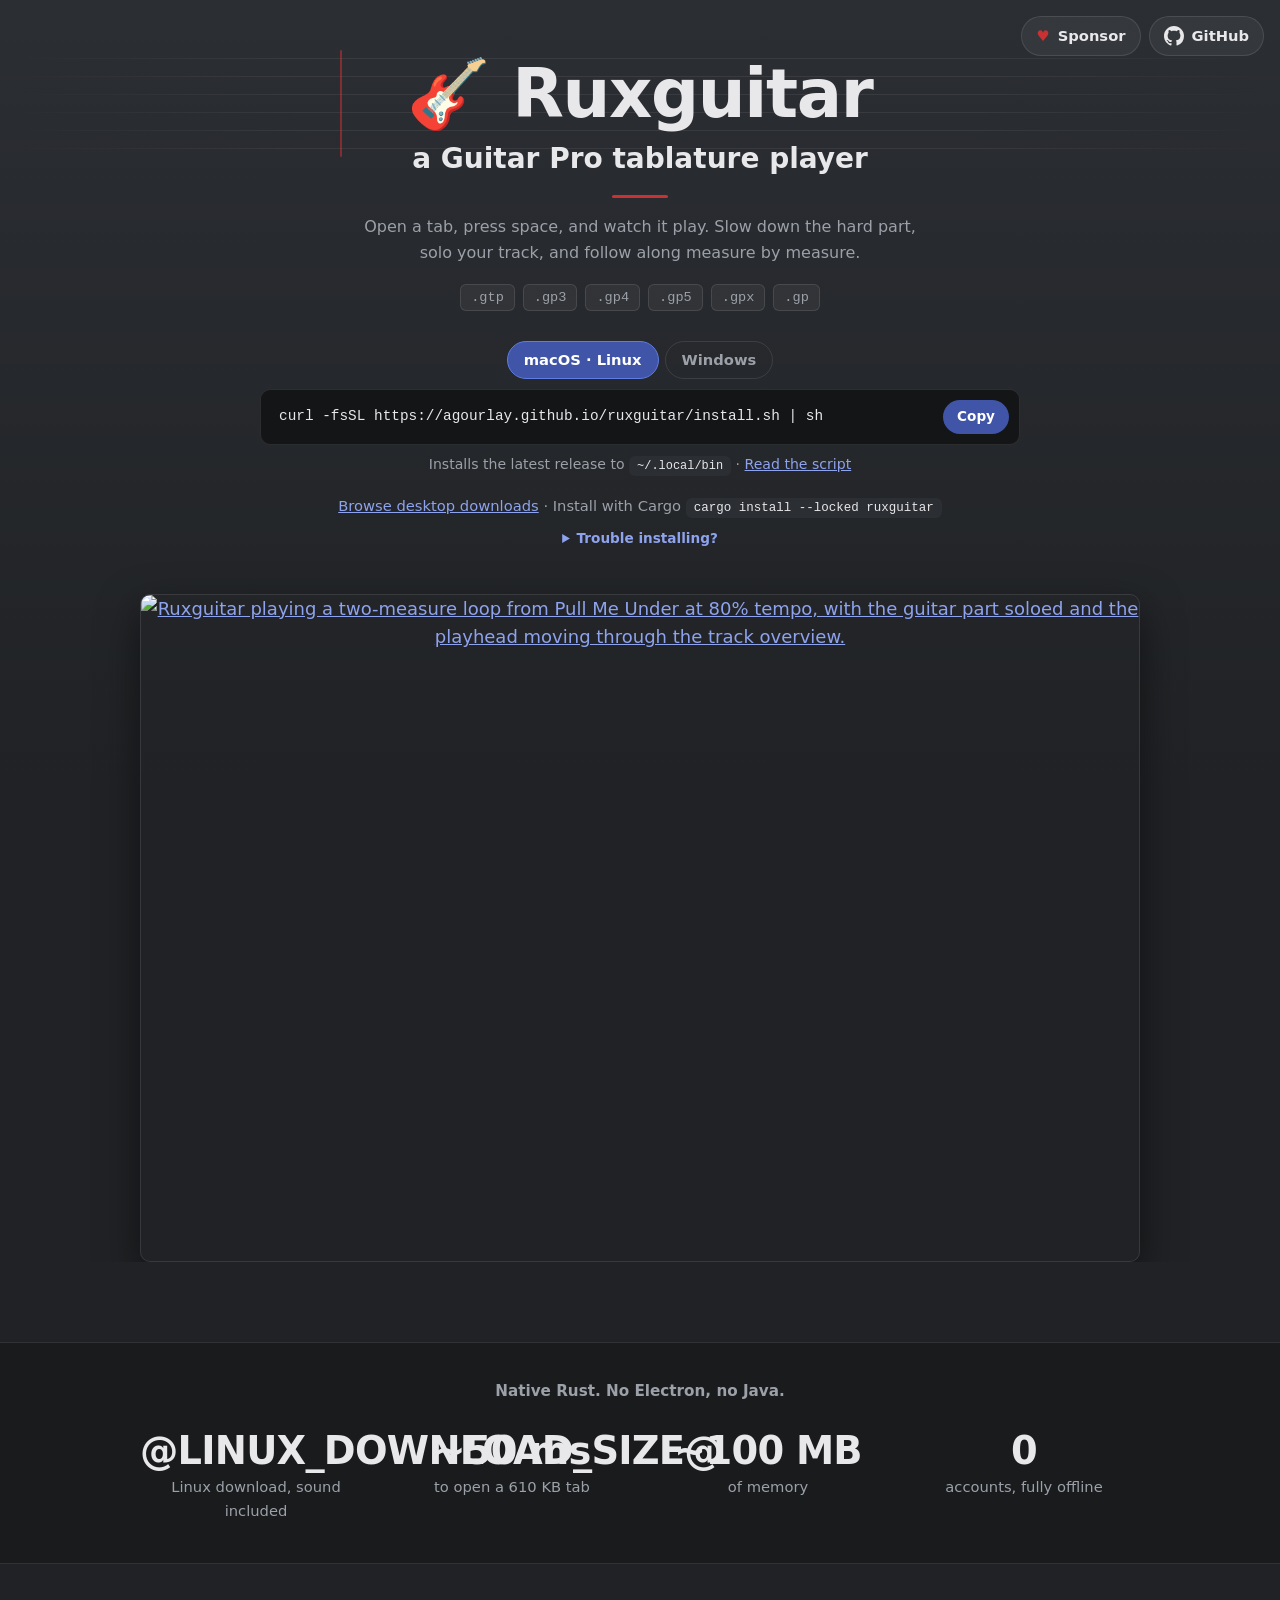
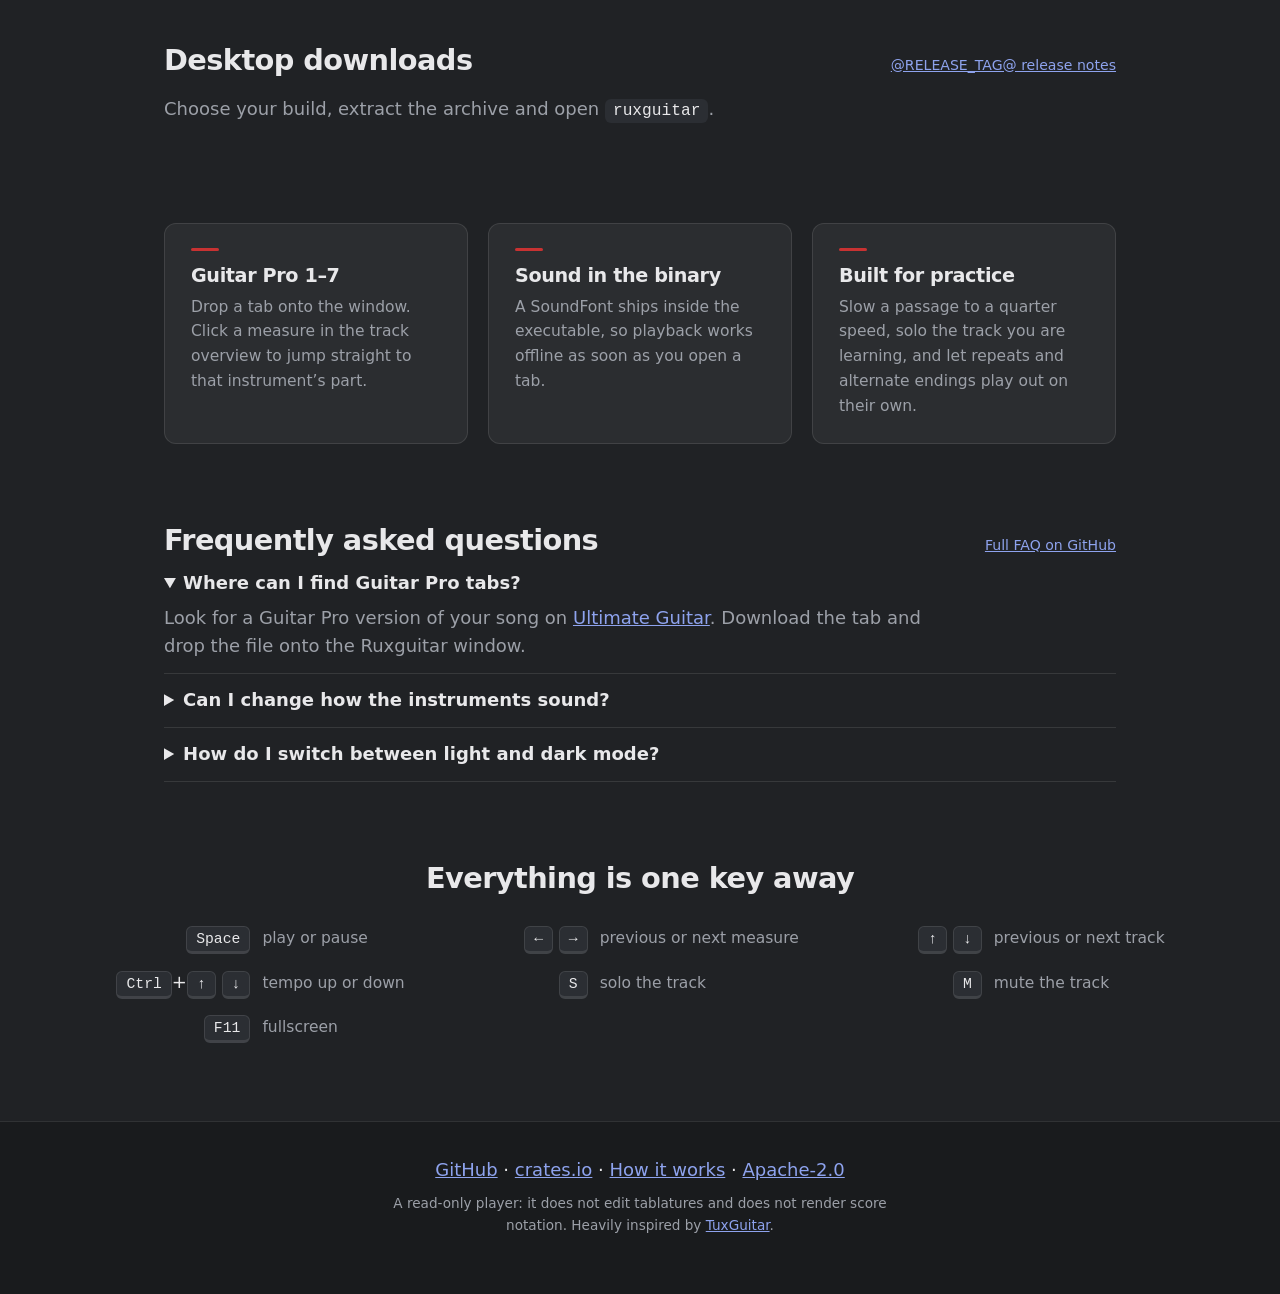
==== commit c43d1456: "move track selection, solo and mute into the track overview The overview follows the app's colors in" ====
--- a/site/index.html
+++ b/site/index.html
@@ -172,10 +172,10 @@
   <dl>
     <div><dt><kbd>Space</kbd></dt><dd>play or pause</dd></div>
     <div><dt><kbd>←</kbd> <kbd>→</kbd></dt><dd>previous or next measure</dd></div>
+    <div><dt><kbd>↑</kbd> <kbd>↓</kbd></dt><dd>previous or next track</dd></div>
     <div><dt><kbd>Ctrl</kbd>+<kbd>↑</kbd> <kbd>↓</kbd></dt><dd>tempo up or down</dd></div>
     <div><dt><kbd>S</kbd></dt><dd>solo the track</dd></div>
     <div><dt><kbd>M</kbd></dt><dd>mute the track</dd></div>
-    <div><dt><kbd>O</kbd></dt><dd>track overview</dd></div>
     <div><dt><kbd>F11</kbd></dt><dd>fullscreen</dd></div>
   </dl>
 </section>
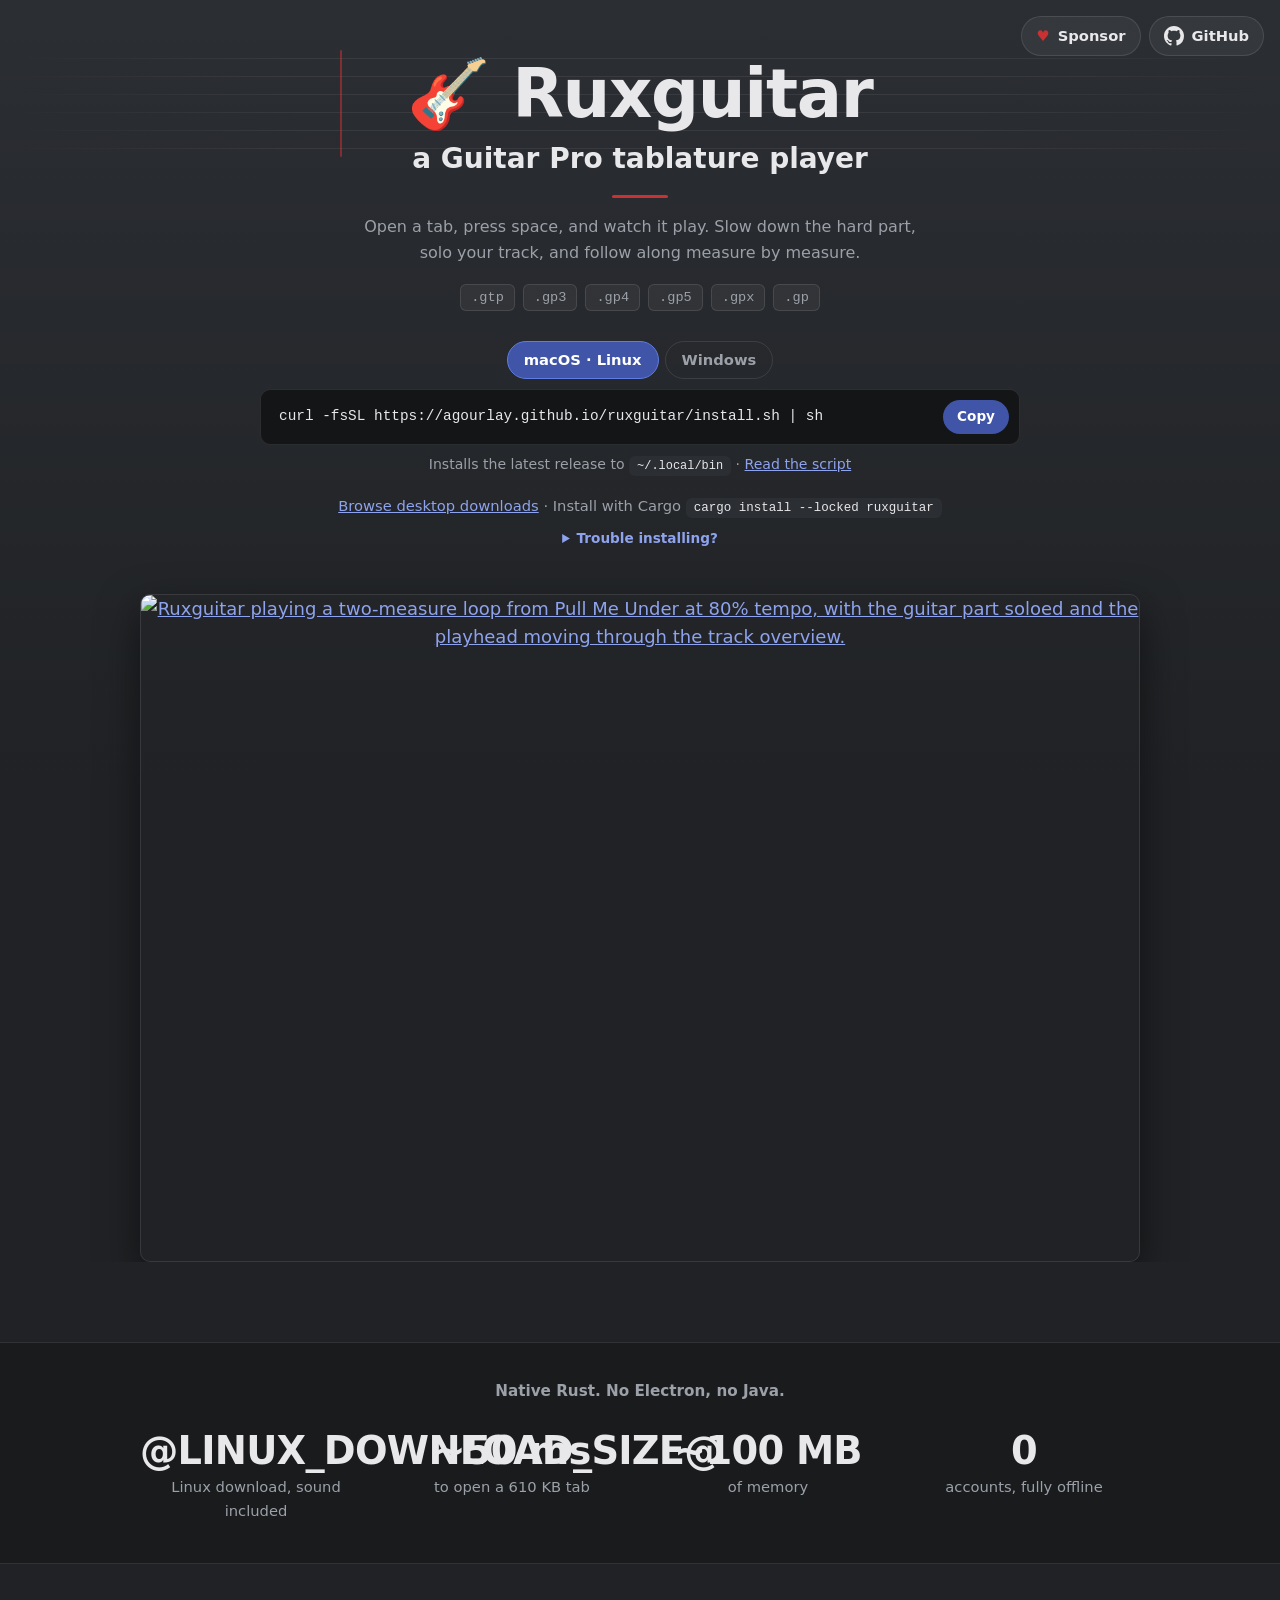
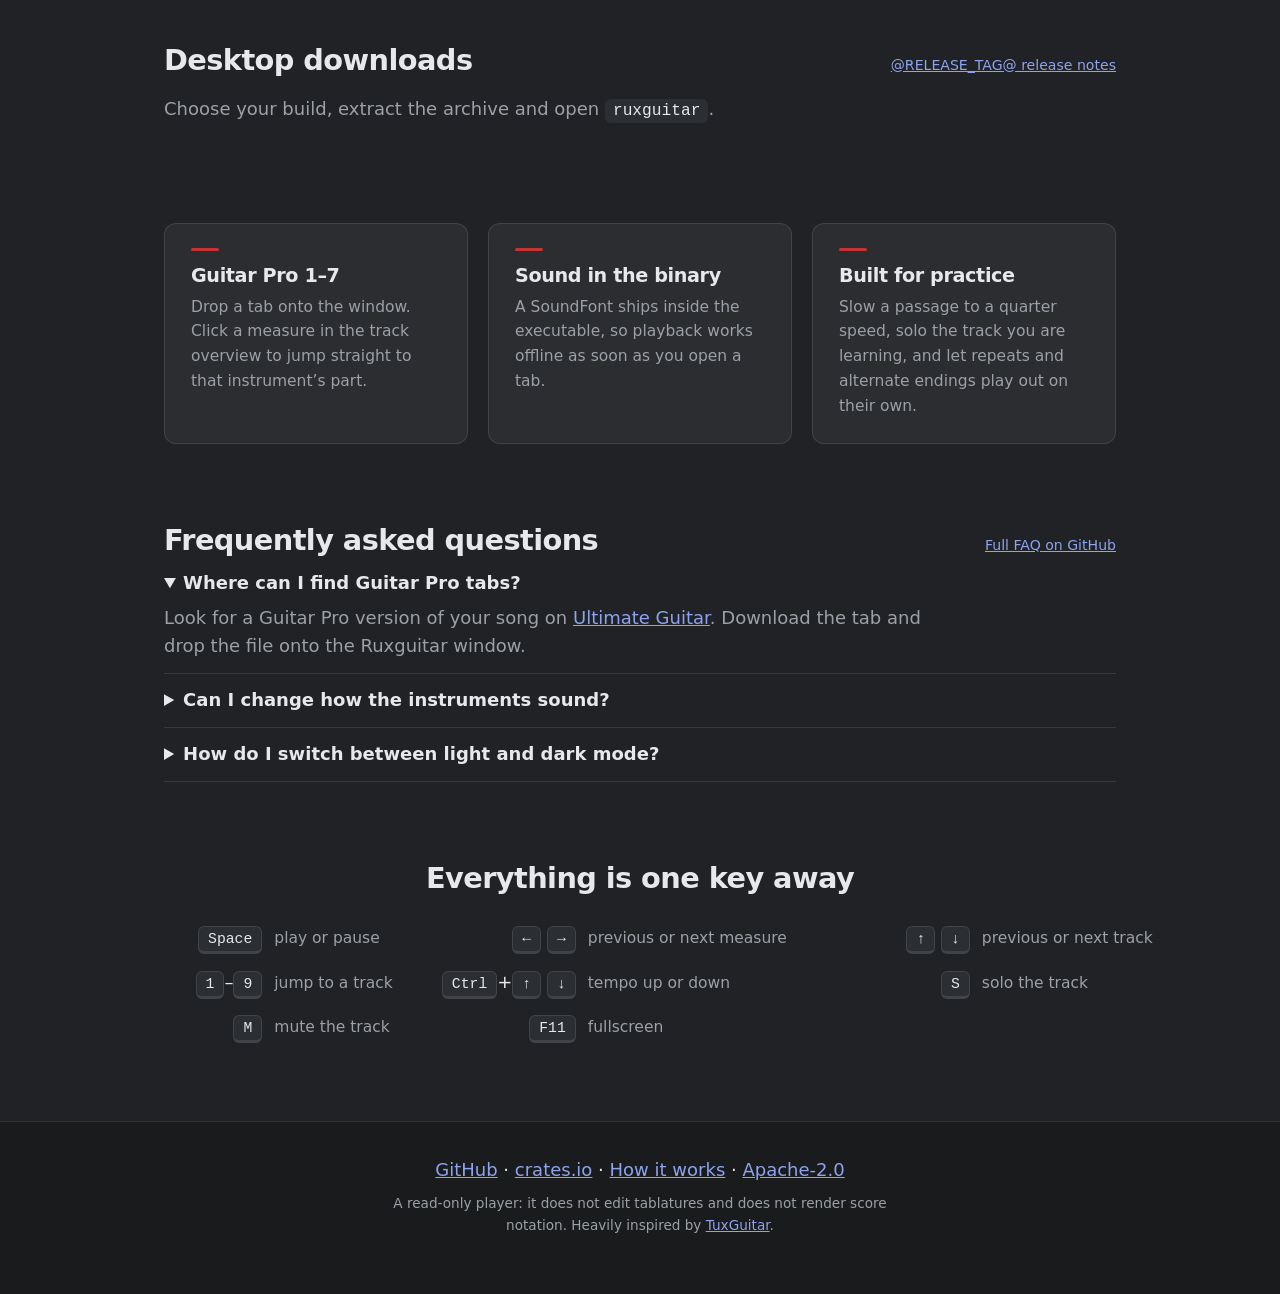
==== commit fc2196b1: "align the controls with the tab's colors and extend the track overview A custom theme replaces iced'" ====
--- a/site/index.html
+++ b/site/index.html
@@ -173,6 +173,7 @@
     <div><dt><kbd>Space</kbd></dt><dd>play or pause</dd></div>
     <div><dt><kbd>←</kbd> <kbd>→</kbd></dt><dd>previous or next measure</dd></div>
     <div><dt><kbd>↑</kbd> <kbd>↓</kbd></dt><dd>previous or next track</dd></div>
+    <div><dt><kbd>1</kbd>–<kbd>9</kbd></dt><dd>jump to a track</dd></div>
     <div><dt><kbd>Ctrl</kbd>+<kbd>↑</kbd> <kbd>↓</kbd></dt><dd>tempo up or down</dd></div>
     <div><dt><kbd>S</kbd></dt><dd>solo the track</dd></div>
     <div><dt><kbd>M</kbd></dt><dd>mute the track</dd></div>
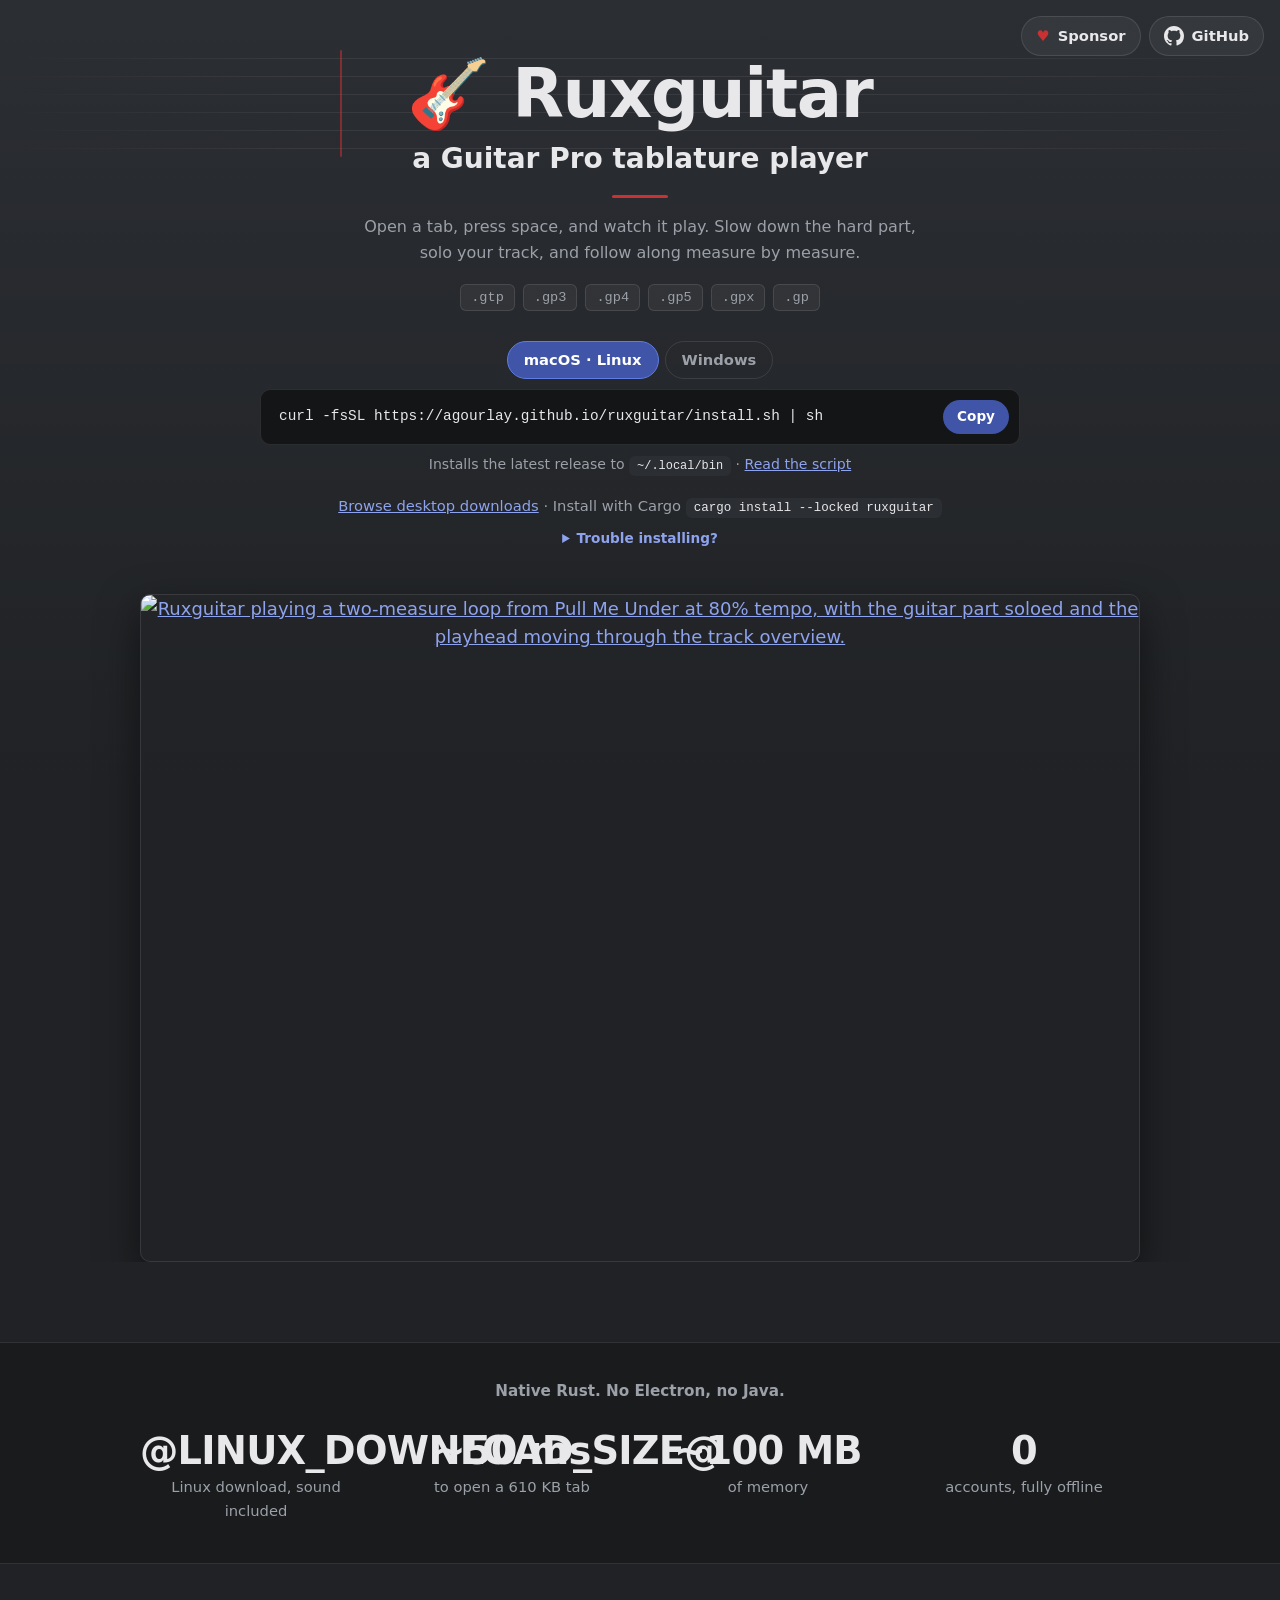
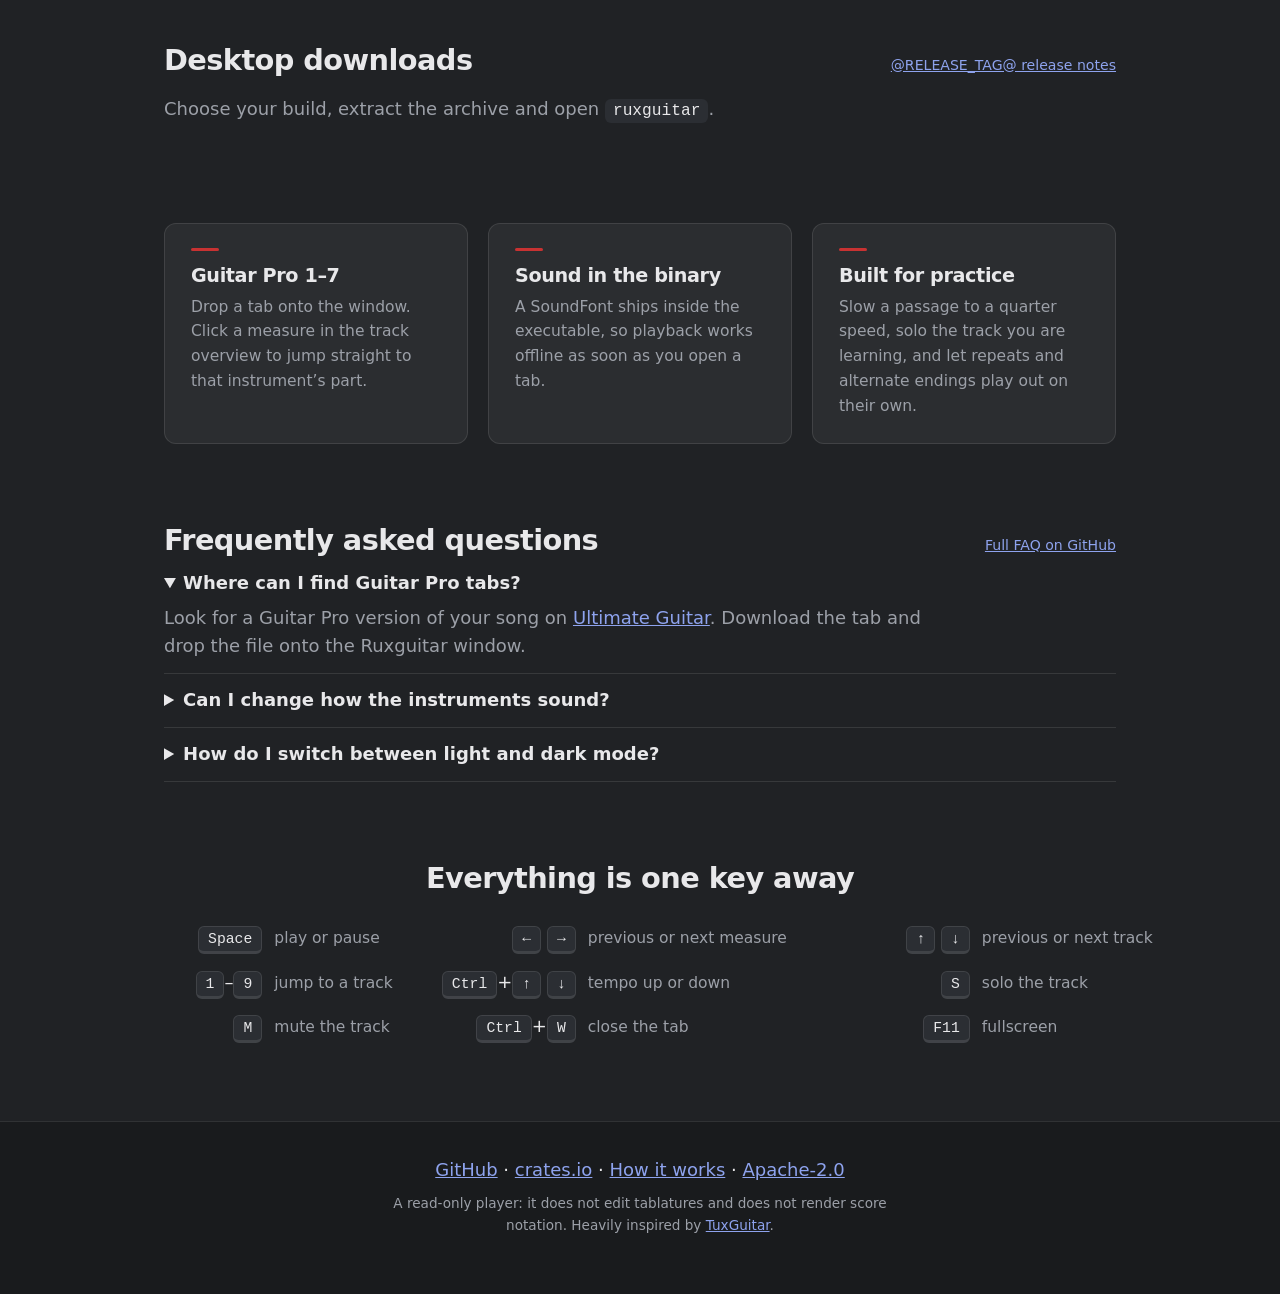
==== commit bfd58d9b: "close the tab to get back to the start screen" ====
--- a/site/index.html
+++ b/site/index.html
@@ -177,6 +177,7 @@
     <div><dt><kbd>Ctrl</kbd>+<kbd>↑</kbd> <kbd>↓</kbd></dt><dd>tempo up or down</dd></div>
     <div><dt><kbd>S</kbd></dt><dd>solo the track</dd></div>
     <div><dt><kbd>M</kbd></dt><dd>mute the track</dd></div>
+    <div><dt><kbd>Ctrl</kbd>+<kbd>W</kbd></dt><dd>close the tab</dd></div>
     <div><dt><kbd>F11</kbd></dt><dd>fullscreen</dd></div>
   </dl>
 </section>
